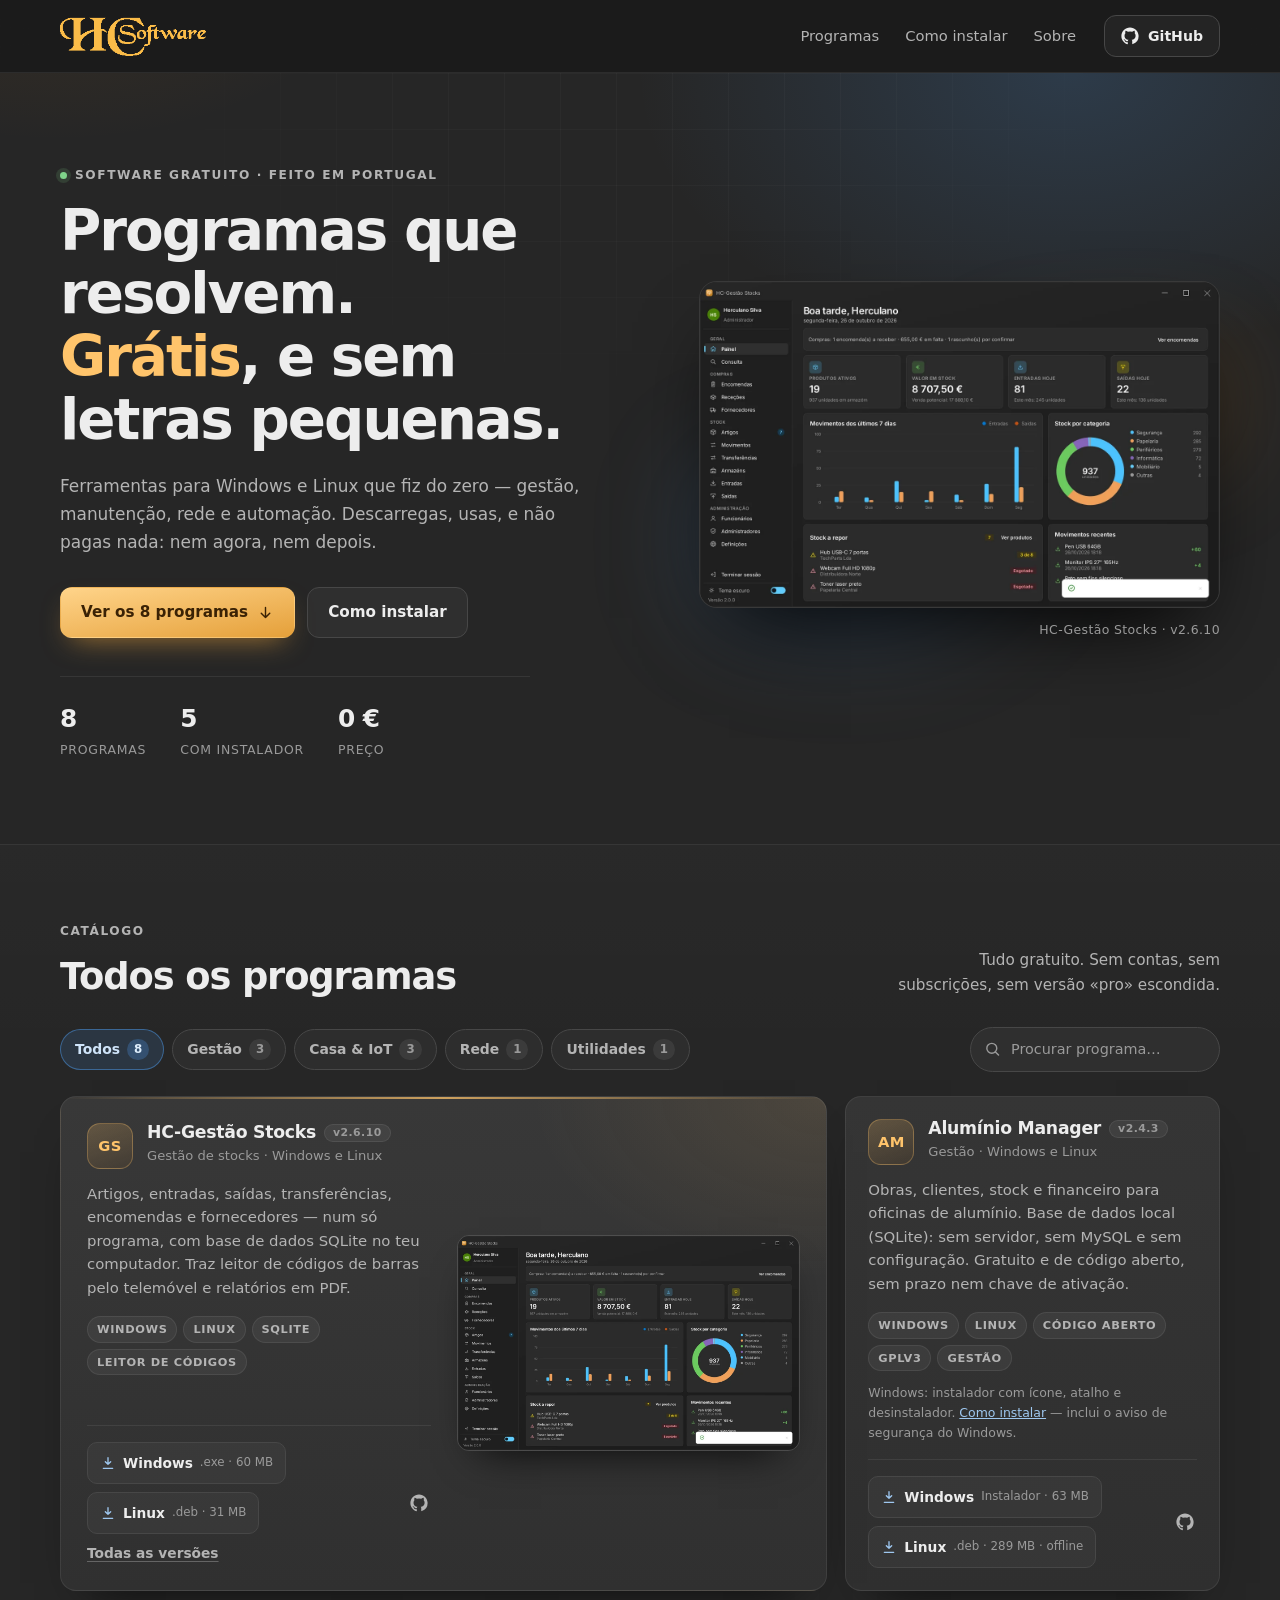
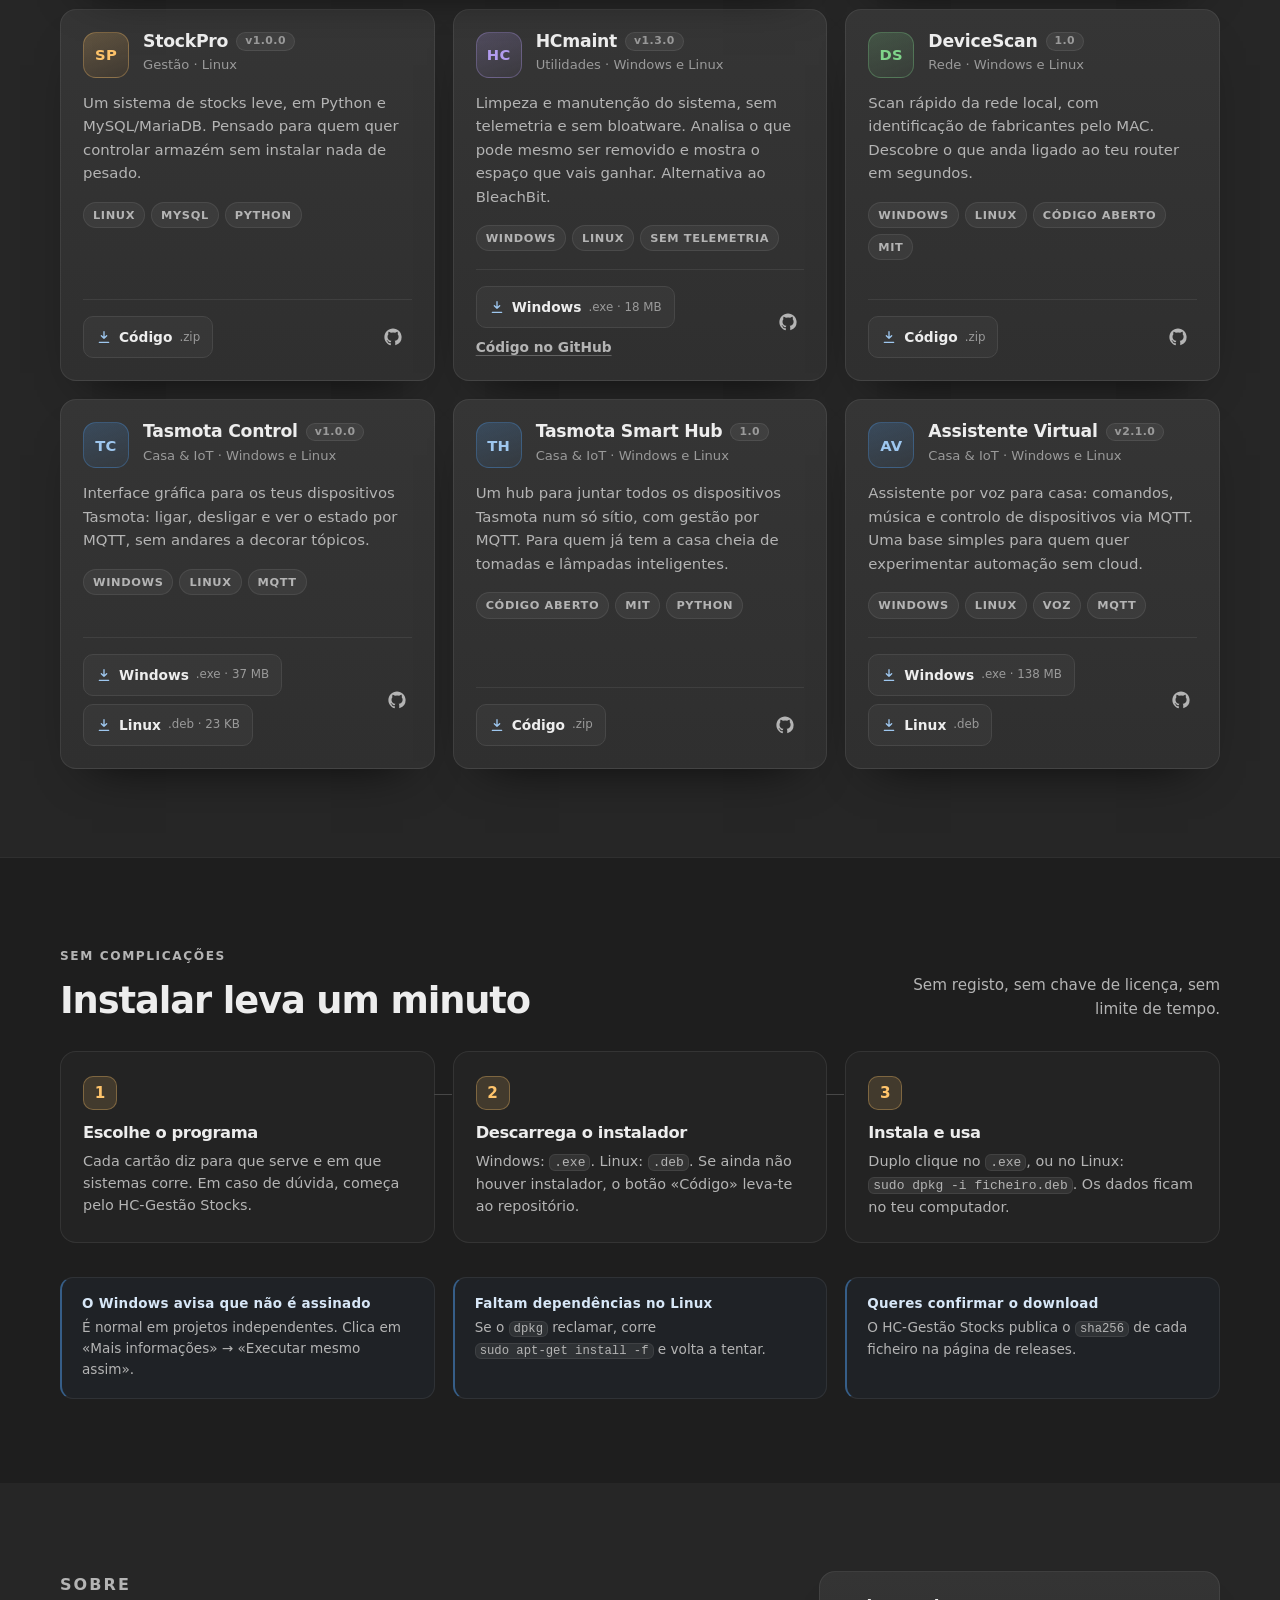
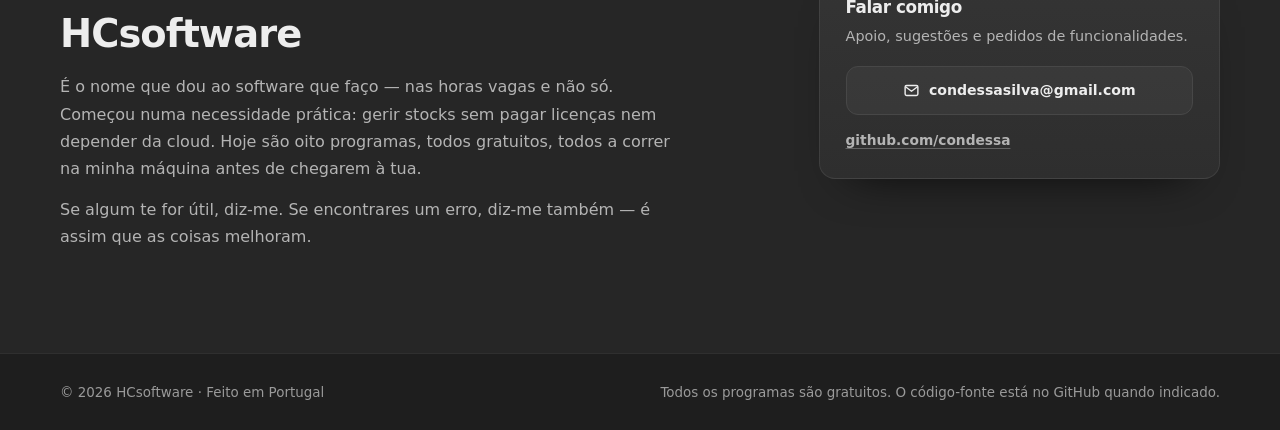
==== index.html @ be8c24b8 "site: Assistente Virtual 2.1.0 com instalador Windows (.exe)" ====
<!DOCTYPE html>
<html lang="pt-PT">
<head>
  <meta charset="utf-8">
  <meta name="viewport" content="width=device-width, initial-scale=1">
  <title>HCsoftware — programas gratuitos para Windows e Linux</title>
  <meta name="description" content="Oito programas gratuitos para Windows e Linux: gestão de stocks, manutenção do sistema, rede e automação. Download direto, sem registo e sem subscrições.">
  <meta name="author" content="HCsoftware">
  <meta name="theme-color" content="#1e1e1e">
  <meta name="color-scheme" content="dark">
  <link rel="canonical" href="https://condessa.github.io/hcsoftware/">

  <meta property="og:type" content="website">
  <meta property="og:locale" content="pt_PT">
  <meta property="og:site_name" content="HCsoftware">
  <meta property="og:title" content="HCsoftware — programas gratuitos para Windows e Linux">
  <meta property="og:description" content="Oito programas gratuitos: gestão de stocks, manutenção, rede e automação. Download direto, sem registo.">
  <meta property="og:url" content="https://condessa.github.io/hcsoftware/">
  <meta property="og:image" content="https://condessa.github.io/hcsoftware/assets/og-image.png">
  <meta property="og:image:width" content="1200">
  <meta property="og:image:height" content="630">
  <meta property="og:image:alt" content="HCsoftware — software gratuito, para todos.">
  <meta name="twitter:card" content="summary_large_image">
  <meta name="twitter:title" content="HCsoftware — programas gratuitos para Windows e Linux">
  <meta name="twitter:description" content="Oito programas gratuitos: gestão de stocks, manutenção, rede e automação.">
  <meta name="twitter:image" content="https://condessa.github.io/hcsoftware/assets/og-image.png">

  <link rel="icon" href="assets/favicon.png" sizes="64x64" type="image/png">
  <link rel="apple-touch-icon" href="assets/apple-touch-icon.png">
  <link rel="preload" as="image" href="assets/painel.webp">
  <link rel="stylesheet" href="estilo.css">

  <script type="application/ld+json">
  {
    "@context": "https://schema.org",
    "@type": "ItemList",
    "name": "Programas HCsoftware",
    "itemListElement": [
      {"@type": "ListItem", "position": 1, "name": "HC-Gestão Stocks", "url": "https://github.com/condessa/hc-gestao-stocks-releases"},
      {"@type": "ListItem", "position": 2, "name": "Alumínio Manager", "url": "https://github.com/condessa/Aluminio-Manager"},
      {"@type": "ListItem", "position": 3, "name": "StockPro", "url": "https://github.com/condessa/stockpro"},
      {"@type": "ListItem", "position": 4, "name": "HCmaint", "url": "https://github.com/condessa/hcmaint"},
      {"@type": "ListItem", "position": 5, "name": "DeviceScan", "url": "https://github.com/condessa/DeviceScan"},
      {"@type": "ListItem", "position": 6, "name": "Tasmota Control", "url": "https://github.com/condessa/tasmota-control"},
      {"@type": "ListItem", "position": 7, "name": "Tasmota Smart Hub", "url": "https://github.com/condessa/tasmota-smart-hub"},
      {"@type": "ListItem", "position": 8, "name": "Assistente Virtual", "url": "https://github.com/condessa/Assistente-Virtual"}
    ]
  }
  </script>
</head>
<body>
  <a class="saltar" href="#programas">Saltar para os programas</a>

  <header class="topo">
    <div class="envolvente topo-linha">
      <a class="marca" href="#topo" aria-label="HCsoftware — início">
        <img src="assets/logo-hcsoftware.png" alt="HCsoftware" width="270" height="78">
      </a>
      <nav class="navegacao" aria-label="Navegação principal">
        <a href="#programas">Programas</a>
        <a href="#instalar">Como instalar</a>
        <a href="#sobre">Sobre</a>
      </nav>
      <a class="botao botao-fantasma botao-github" href="https://github.com/condessa" target="_blank" rel="noopener">
        <svg viewBox="0 0 24 24" aria-hidden="true" width="18" height="18"><path fill="currentColor" d="M12 .5C5.65.5.5 5.65.5 12c0 5.08 3.29 9.39 7.86 10.91.58.11.79-.25.79-.56v-2.01c-3.2.7-3.87-1.54-3.87-1.54-.52-1.33-1.28-1.68-1.28-1.68-1.05-.72.08-.7.08-.7 1.16.08 1.77 1.19 1.77 1.19 1.03 1.77 2.7 1.26 3.36.96.1-.75.4-1.26.73-1.55-2.55-.29-5.23-1.28-5.23-5.7 0-1.26.45-2.29 1.19-3.1-.12-.29-.52-1.46.11-3.05 0 0 .97-.31 3.18 1.18a11 11 0 0 1 5.79 0c2.2-1.49 3.17-1.18 3.17-1.18.63 1.59.23 2.76.12 3.05.74.81 1.18 1.84 1.18 3.1 0 4.43-2.69 5.41-5.25 5.69.41.35.78 1.05.78 2.12v3.14c0 .31.21.68.8.56A11.5 11.5 0 0 0 23.5 12C23.5 5.65 18.35.5 12 .5Z"/></svg>
        GitHub
      </a>
    </div>
  </header>

  <main id="topo">
    <section class="hero">
      <div class="envolvente hero-grade">
        <div class="hero-texto">
          <p class="etiqueta"><span class="ponto"></span>Software gratuito · feito em Portugal</p>
          <h1>Programas que resolvem.<br><em>Grátis</em>, e sem letras pequenas.</h1>
          <p class="hero-sub">
            Ferramentas para Windows e Linux que fiz do zero — gestão, manutenção, rede e
            automação. Descarregas, usas, e não pagas nada: nem agora, nem depois.
          </p>
          <div class="hero-acoes">
            <a class="botao botao-principal" href="#programas">
              Ver os 8 programas
              <svg viewBox="0 0 24 24" aria-hidden="true" width="17" height="17"><path fill="none" stroke="currentColor" stroke-width="2" stroke-linecap="round" stroke-linejoin="round" d="M12 5v14m0 0 6-6m-6 6-6-6"/></svg>
            </a>
            <a class="botao botao-fantasma" href="#instalar">Como instalar</a>
          </div>
          <dl class="numeros">
            <div><dt>Programas</dt><dd>8</dd></div>
            <div><dt>Com instalador</dt><dd>5</dd></div>
            <div><dt>Preço</dt><dd>0 €</dd></div>
          </dl>
        </div>

        <figure class="hero-imagem">
          <img src="assets/painel.webp" width="1280" height="802" alt="Janela do HC-Gestão Stocks com o painel: produtos ativos, valor em stock, gráfico de movimentos e movimentos recentes.">
          <figcaption data-legenda-stocks>HC-Gestão Stocks · v2.6.10</figcaption>
        </figure>
      </div>
    </section>

    <section class="programas" id="programas">
      <div class="envolvente">
        <header class="secao-topo">
          <div>
            <p class="etiqueta">Catálogo</p>
            <h2>Todos os programas</h2>
          </div>
          <p class="secao-nota">Tudo gratuito. Sem contas, sem subscrições, sem versão «pro» escondida.</p>
        </header>

        <div class="filtros">
          <div class="chips" role="group" aria-label="Filtrar por categoria">
            <button class="chip ativo" type="button" data-filtro="todos">Todos <span>8</span></button>
            <button class="chip" type="button" data-filtro="gestao">Gestão <span>3</span></button>
            <button class="chip" type="button" data-filtro="iot">Casa &amp; IoT <span>3</span></button>
            <button class="chip" type="button" data-filtro="rede">Rede <span>1</span></button>
            <button class="chip" type="button" data-filtro="utilidades">Utilidades <span>1</span></button>
          </div>
          <label class="pesquisa">
            <svg viewBox="0 0 24 24" aria-hidden="true" width="17" height="17"><circle cx="11" cy="11" r="7" fill="none" stroke="currentColor" stroke-width="2"/><path d="m16.5 16.5 4 4" fill="none" stroke="currentColor" stroke-width="2" stroke-linecap="round"/></svg>
            <input id="pesquisa" type="search" placeholder="Procurar programa…" aria-label="Procurar programa" autocomplete="off">
          </label>
        </div>

        <div class="grelha" id="lista-programas">

          <article class="cartao cartao-destaque" data-categoria="gestao"
                   data-nome="hc-gestao-stocks gestão stocks armazém compras leitor códigos de barras windows linux">
            <div class="destaque-conteudo">
              <div class="cartao-topo">
                <span class="monograma m-ambar" aria-hidden="true">GS</span>
                <div>
                  <h3>HC-Gestão Stocks <span class="versao" data-versao-stocks>v2.6.10</span></h3>
                  <p class="cartao-tipo">Gestão de stocks · Windows e Linux</p>
                </div>
              </div>
              <p class="cartao-desc">
                Artigos, entradas, saídas, transferências, encomendas e fornecedores — num só
                programa, com base de dados SQLite no teu computador. Traz leitor de códigos de
                barras pelo telemóvel e relatórios em PDF.
              </p>
              <ul class="etiquetas">
                <li>Windows</li><li>Linux</li><li>SQLite</li><li>Leitor de códigos</li>
              </ul>
              <div class="cartao-acoes">
                <div class="descarregamentos">
                  <a class="botao-descarregar" data-download="windows"
                     href="https://github.com/condessa/hc-gestao-stocks-releases/releases/download/2.6.10/HC-Gestao-Stocks-Setup-2.6.10.exe">
                    <svg viewBox="0 0 24 24" aria-hidden="true" width="16" height="16"><path fill="none" stroke="currentColor" stroke-width="2" stroke-linecap="round" stroke-linejoin="round" d="M12 4v10m0 0 4-4m-4 4-4-4M5 20h14"/></svg>
                    <span>Windows</span><small>.exe · 60 MB</small>
                  </a>
                  <a class="botao-descarregar" data-download="debian"
                     href="https://github.com/condessa/hc-gestao-stocks-releases/releases/download/2.6.10/hc-gestao-stocks_2.6.10_amd64.deb">
                    <svg viewBox="0 0 24 24" aria-hidden="true" width="16" height="16"><path fill="none" stroke="currentColor" stroke-width="2" stroke-linecap="round" stroke-linejoin="round" d="M12 4v10m0 0 4-4m-4 4-4-4M5 20h14"/></svg>
                    <span>Linux</span><small>.deb · 31 MB</small>
                  </a>
                  <a class="ligacao" href="https://github.com/condessa/hc-gestao-stocks-releases/releases" target="_blank" rel="noopener">Todas as versões</a>
                </div>
                <a class="github-mini" href="https://github.com/condessa/hc-gestao-stocks-releases" target="_blank" rel="noopener" aria-label="HC-Gestão Stocks no GitHub">
                  <svg viewBox="0 0 24 24" aria-hidden="true" width="18" height="18"><path fill="currentColor" d="M12 .5C5.65.5.5 5.65.5 12c0 5.08 3.29 9.39 7.86 10.91.58.11.79-.25.79-.56v-2.01c-3.2.7-3.87-1.54-3.87-1.54-.52-1.33-1.28-1.68-1.28-1.68-1.05-.72.08-.7.08-.7 1.16.08 1.77 1.19 1.77 1.19 1.03 1.77 2.7 1.26 3.36.96.1-.75.4-1.26.73-1.55-2.55-.29-5.23-1.28-5.23-5.7 0-1.26.45-2.29 1.19-3.1-.12-.29-.52-1.46.11-3.05 0 0 .97-.31 3.18 1.18a11 11 0 0 1 5.79 0c2.2-1.49 3.17-1.18 3.17-1.18.63 1.59.23 2.76.12 3.05.74.81 1.18 1.84 1.18 3.1 0 4.43-2.69 5.41-5.25 5.69.41.35.78 1.05.78 2.12v3.14c0 .31.21.68.8.56A11.5 11.5 0 0 0 23.5 12C23.5 5.65 18.35.5 12 .5Z"/></svg>
                </a>
              </div>
            </div>
            <div class="destaque-imagem">
              <img src="assets/painel.webp" width="1280" height="802" alt="Painel do HC-Gestão Stocks" loading="lazy">
            </div>
          </article>

          <article class="cartao" data-categoria="gestao"
                   data-nome="alumínio manager alumínio oficinas obras clientes stock financeiro windows linux código aberto gpl">
            <div class="cartao-topo">
              <span class="monograma m-ambar" aria-hidden="true">AM</span>
              <div>
                <h3>Alumínio Manager <span class="versao">v2.4.3</span></h3>
                <p class="cartao-tipo">Gestão · Windows e Linux</p>
              </div>
            </div>
            <p class="cartao-desc">
              Obras, clientes, stock e financeiro para oficinas de alumínio. Base de dados
              local (SQLite): sem servidor, sem MySQL e sem configuração. Gratuito e de
              código aberto, sem prazo nem chave de ativação.
            </p>
            <ul class="etiquetas"><li>Windows</li><li>Linux</li><li>Código aberto</li><li>GPLv3</li><li>Gestão</li></ul>
            <p class="cartao-nota">Windows: instalador com ícone, atalho e desinstalador. <a href="instalar-windows.html">Como instalar</a> — inclui o aviso de segurança do Windows.</p>
            <div class="cartao-acoes">
              <div class="descarregamentos">
                <a class="botao-descarregar" href="https://github.com/condessa/Aluminio-Manager/releases/download/v2.4.3/AluminioManager-Setup-2.4.3.exe">
                  <svg viewBox="0 0 24 24" aria-hidden="true" width="16" height="16"><path fill="none" stroke="currentColor" stroke-width="2" stroke-linecap="round" stroke-linejoin="round" d="M12 4v10m0 0 4-4m-4 4-4-4M5 20h14"/></svg>
                  <span>Windows</span><small>Instalador · 63 MB</small>
                </a>
                <a class="botao-descarregar" href="https://github.com/condessa/Aluminio-Manager/releases/download/v2.4.3/aluminio-manager_2.4.3_amd64.deb">
                  <svg viewBox="0 0 24 24" aria-hidden="true" width="16" height="16"><path fill="none" stroke="currentColor" stroke-width="2" stroke-linecap="round" stroke-linejoin="round" d="M12 4v10m0 0 4-4m-4 4-4-4M5 20h14"/></svg>
                  <span>Linux</span><small>.deb · 289 MB · offline</small>
                </a>
              </div>
              <a class="github-mini" href="https://github.com/condessa/Aluminio-Manager" target="_blank" rel="noopener" aria-label="Alumínio Manager no GitHub">
                <svg viewBox="0 0 24 24" aria-hidden="true" width="18" height="18"><path fill="currentColor" d="M12 .5C5.65.5.5 5.65.5 12c0 5.08 3.29 9.39 7.86 10.91.58.11.79-.25.79-.56v-2.01c-3.2.7-3.87-1.54-3.87-1.54-.52-1.33-1.28-1.68-1.28-1.68-1.05-.72.08-.7.08-.7 1.16.08 1.77 1.19 1.77 1.19 1.03 1.77 2.7 1.26 3.36.96.1-.75.4-1.26.73-1.55-2.55-.29-5.23-1.28-5.23-5.7 0-1.26.45-2.29 1.19-3.1-.12-.29-.52-1.46.11-3.05 0 0 .97-.31 3.18 1.18a11 11 0 0 1 5.79 0c2.2-1.49 3.17-1.18 3.17-1.18.63 1.59.23 2.76.12 3.05.74.81 1.18 1.84 1.18 3.1 0 4.43-2.69 5.41-5.25 5.69.41.35.78 1.05.78 2.12v3.14c0 .31.21.68.8.56A11.5 11.5 0 0 0 23.5 12C23.5 5.65 18.35.5 12 .5Z"/></svg>
              </a>
            </div>
          </article>

          <article class="cartao" data-categoria="gestao"
                   data-nome="stockpro gestão stocks armazém mysql linux debian ubuntu">
            <div class="cartao-topo">
              <span class="monograma m-ambar" aria-hidden="true">SP</span>
              <div>
                <h3>StockPro <span class="versao">v1.0.0</span></h3>
                <p class="cartao-tipo">Gestão · Linux</p>
              </div>
            </div>
            <p class="cartao-desc">
              Um sistema de stocks leve, em Python e MySQL/MariaDB. Pensado para quem quer
              controlar armazém sem instalar nada de pesado.
            </p>
            <ul class="etiquetas"><li>Linux</li><li>MySQL</li><li>Python</li></ul>
            <div class="cartao-acoes">
              <div class="descarregamentos">
                <a class="botao-descarregar" href="https://github.com/condessa/stockpro/archive/refs/heads/main.zip">
                  <svg viewBox="0 0 24 24" aria-hidden="true" width="16" height="16"><path fill="none" stroke="currentColor" stroke-width="2" stroke-linecap="round" stroke-linejoin="round" d="M12 4v10m0 0 4-4m-4 4-4-4M5 20h14"/></svg>
                  <span>Código</span><small>.zip</small>
                </a>
              </div>
              <a class="github-mini" href="https://github.com/condessa/stockpro" target="_blank" rel="noopener" aria-label="StockPro no GitHub">
                <svg viewBox="0 0 24 24" aria-hidden="true" width="18" height="18"><path fill="currentColor" d="M12 .5C5.65.5.5 5.65.5 12c0 5.08 3.29 9.39 7.86 10.91.58.11.79-.25.79-.56v-2.01c-3.2.7-3.87-1.54-3.87-1.54-.52-1.33-1.28-1.68-1.28-1.68-1.05-.72.08-.7.08-.7 1.16.08 1.77 1.19 1.77 1.19 1.03 1.77 2.7 1.26 3.36.96.1-.75.4-1.26.73-1.55-2.55-.29-5.23-1.28-5.23-5.7 0-1.26.45-2.29 1.19-3.1-.12-.29-.52-1.46.11-3.05 0 0 .97-.31 3.18 1.18a11 11 0 0 1 5.79 0c2.2-1.49 3.17-1.18 3.17-1.18.63 1.59.23 2.76.12 3.05.74.81 1.18 1.84 1.18 3.1 0 4.43-2.69 5.41-5.25 5.69.41.35.78 1.05.78 2.12v3.14c0 .31.21.68.8.56A11.5 11.5 0 0 0 23.5 12C23.5 5.65 18.35.5 12 .5Z"/></svg>
              </a>
            </div>
          </article>

          <article class="cartao" data-categoria="utilidades"
                   data-nome="hcmaint hccleaner limpeza manutenção bleachbit cache windows linux debian">
            <div class="cartao-topo">
              <span class="monograma m-roxo" aria-hidden="true">HC</span>
              <div>
                <h3>HCmaint <span class="versao">v1.3.0</span></h3>
                <p class="cartao-tipo">Utilidades · Windows e Linux</p>
              </div>
            </div>
            <p class="cartao-desc">
              Limpeza e manutenção do sistema, sem telemetria e sem bloatware. Analisa o que
              pode mesmo ser removido e mostra o espaço que vais ganhar. Alternativa ao BleachBit.
            </p>
            <ul class="etiquetas"><li>Windows</li><li>Linux</li><li>Sem telemetria</li></ul>
            <div class="cartao-acoes">
              <div class="descarregamentos">
                <a class="botao-descarregar" href="https://github.com/condessa/hcmaint/releases/download/windows-v1.3.0-build5/HCCleaner.exe">
                  <svg viewBox="0 0 24 24" aria-hidden="true" width="16" height="16"><path fill="none" stroke="currentColor" stroke-width="2" stroke-linecap="round" stroke-linejoin="round" d="M12 4v10m0 0 4-4m-4 4-4-4M5 20h14"/></svg>
                  <span>Windows</span><small>.exe · 18 MB</small>
                </a>
                <a class="ligacao" href="https://github.com/condessa/hcmaint" target="_blank" rel="noopener">Código no GitHub</a>
              </div>
              <a class="github-mini" href="https://github.com/condessa/hcmaint" target="_blank" rel="noopener" aria-label="HCmaint no GitHub">
                <svg viewBox="0 0 24 24" aria-hidden="true" width="18" height="18"><path fill="currentColor" d="M12 .5C5.65.5.5 5.65.5 12c0 5.08 3.29 9.39 7.86 10.91.58.11.79-.25.79-.56v-2.01c-3.2.7-3.87-1.54-3.87-1.54-.52-1.33-1.28-1.68-1.28-1.68-1.05-.72.08-.7.08-.7 1.16.08 1.77 1.19 1.77 1.19 1.03 1.77 2.7 1.26 3.36.96.1-.75.4-1.26.73-1.55-2.55-.29-5.23-1.28-5.23-5.7 0-1.26.45-2.29 1.19-3.1-.12-.29-.52-1.46.11-3.05 0 0 .97-.31 3.18 1.18a11 11 0 0 1 5.79 0c2.2-1.49 3.17-1.18 3.17-1.18.63 1.59.23 2.76.12 3.05.74.81 1.18 1.84 1.18 3.1 0 4.43-2.69 5.41-5.25 5.69.41.35.78 1.05.78 2.12v3.14c0 .31.21.68.8.56A11.5 11.5 0 0 0 23.5 12C23.5 5.65 18.35.5 12 .5Z"/></svg>
              </a>
            </div>
          </article>

          <article class="cartao" data-categoria="rede"
                   data-nome="devicescan rede scanner ip fabricantes mit código aberto">
            <div class="cartao-topo">
              <span class="monograma m-verde" aria-hidden="true">DS</span>
              <div>
                <h3>DeviceScan <span class="versao">1.0</span></h3>
                <p class="cartao-tipo">Rede · Windows e Linux</p>
              </div>
            </div>
            <p class="cartao-desc">
              Scan rápido da rede local, com identificação de fabricantes pelo MAC. Descobre
              o que anda ligado ao teu router em segundos.
            </p>
            <ul class="etiquetas"><li>Windows</li><li>Linux</li><li>Código aberto</li><li>MIT</li></ul>
            <div class="cartao-acoes">
              <div class="descarregamentos">
                <a class="botao-descarregar" href="https://github.com/condessa/DeviceScan/archive/refs/heads/main.zip">
                  <svg viewBox="0 0 24 24" aria-hidden="true" width="16" height="16"><path fill="none" stroke="currentColor" stroke-width="2" stroke-linecap="round" stroke-linejoin="round" d="M12 4v10m0 0 4-4m-4 4-4-4M5 20h14"/></svg>
                  <span>Código</span><small>.zip</small>
                </a>
              </div>
              <a class="github-mini" href="https://github.com/condessa/DeviceScan" target="_blank" rel="noopener" aria-label="DeviceScan no GitHub">
                <svg viewBox="0 0 24 24" aria-hidden="true" width="18" height="18"><path fill="currentColor" d="M12 .5C5.65.5.5 5.65.5 12c0 5.08 3.29 9.39 7.86 10.91.58.11.79-.25.79-.56v-2.01c-3.2.7-3.87-1.54-3.87-1.54-.52-1.33-1.28-1.68-1.28-1.68-1.05-.72.08-.7.08-.7 1.16.08 1.77 1.19 1.77 1.19 1.03 1.77 2.7 1.26 3.36.96.1-.75.4-1.26.73-1.55-2.55-.29-5.23-1.28-5.23-5.7 0-1.26.45-2.29 1.19-3.1-.12-.29-.52-1.46.11-3.05 0 0 .97-.31 3.18 1.18a11 11 0 0 1 5.79 0c2.2-1.49 3.17-1.18 3.17-1.18.63 1.59.23 2.76.12 3.05.74.81 1.18 1.84 1.18 3.1 0 4.43-2.69 5.41-5.25 5.69.41.35.78 1.05.78 2.12v3.14c0 .31.21.68.8.56A11.5 11.5 0 0 0 23.5 12C23.5 5.65 18.35.5 12 .5Z"/></svg>
              </a>
            </div>
          </article>

          <article class="cartao" data-categoria="iot"
                   data-nome="tasmota control mqtt iot casa inteligente windows linux">
            <div class="cartao-topo">
              <span class="monograma m-azul" aria-hidden="true">TC</span>
              <div>
                <h3>Tasmota Control <span class="versao">v1.0.0</span></h3>
                <p class="cartao-tipo">Casa &amp; IoT · Windows e Linux</p>
              </div>
            </div>
            <p class="cartao-desc">
              Interface gráfica para os teus dispositivos Tasmota: ligar, desligar e ver o
              estado por MQTT, sem andares a decorar tópicos.
            </p>
            <ul class="etiquetas"><li>Windows</li><li>Linux</li><li>MQTT</li></ul>
            <div class="cartao-acoes">
              <div class="descarregamentos">
                <a class="botao-descarregar" href="https://github.com/condessa/tasmota-control/releases/download/v1.0.0/TasmotaControl_Setup_1.0.0.exe">
                  <svg viewBox="0 0 24 24" aria-hidden="true" width="16" height="16"><path fill="none" stroke="currentColor" stroke-width="2" stroke-linecap="round" stroke-linejoin="round" d="M12 4v10m0 0 4-4m-4 4-4-4M5 20h14"/></svg>
                  <span>Windows</span><small>.exe · 37 MB</small>
                </a>
                <a class="botao-descarregar" href="https://github.com/condessa/tasmota-control/releases/download/v1.0.0/tasmota-control_1.0.0_all.deb">
                  <svg viewBox="0 0 24 24" aria-hidden="true" width="16" height="16"><path fill="none" stroke="currentColor" stroke-width="2" stroke-linecap="round" stroke-linejoin="round" d="M12 4v10m0 0 4-4m-4 4-4-4M5 20h14"/></svg>
                  <span>Linux</span><small>.deb · 23 KB</small>
                </a>
              </div>
              <a class="github-mini" href="https://github.com/condessa/tasmota-control" target="_blank" rel="noopener" aria-label="Tasmota Control no GitHub">
                <svg viewBox="0 0 24 24" aria-hidden="true" width="18" height="18"><path fill="currentColor" d="M12 .5C5.65.5.5 5.65.5 12c0 5.08 3.29 9.39 7.86 10.91.58.11.79-.25.79-.56v-2.01c-3.2.7-3.87-1.54-3.87-1.54-.52-1.33-1.28-1.68-1.28-1.68-1.05-.72.08-.7.08-.7 1.16.08 1.77 1.19 1.77 1.19 1.03 1.77 2.7 1.26 3.36.96.1-.75.4-1.26.73-1.55-2.55-.29-5.23-1.28-5.23-5.7 0-1.26.45-2.29 1.19-3.1-.12-.29-.52-1.46.11-3.05 0 0 .97-.31 3.18 1.18a11 11 0 0 1 5.79 0c2.2-1.49 3.17-1.18 3.17-1.18.63 1.59.23 2.76.12 3.05.74.81 1.18 1.84 1.18 3.1 0 4.43-2.69 5.41-5.25 5.69.41.35.78 1.05.78 2.12v3.14c0 .31.21.68.8.56A11.5 11.5 0 0 0 23.5 12C23.5 5.65 18.35.5 12 .5Z"/></svg>
              </a>
            </div>
          </article>

          <article class="cartao" data-categoria="iot"
                   data-nome="tasmota smart hub mqtt iot casa inteligente linux windows mit">
            <div class="cartao-topo">
              <span class="monograma m-azul" aria-hidden="true">TH</span>
              <div>
                <h3>Tasmota Smart Hub <span class="versao">1.0</span></h3>
                <p class="cartao-tipo">Casa &amp; IoT · Windows e Linux</p>
              </div>
            </div>
            <p class="cartao-desc">
              Um hub para juntar todos os dispositivos Tasmota num só sítio, com gestão por
              MQTT. Para quem já tem a casa cheia de tomadas e lâmpadas inteligentes.
            </p>
            <ul class="etiquetas"><li>Código aberto</li><li>MIT</li><li>Python</li></ul>
            <div class="cartao-acoes">
              <div class="descarregamentos">
                <a class="botao-descarregar" href="https://github.com/condessa/tasmota-smart-hub/archive/refs/heads/main.zip">
                  <svg viewBox="0 0 24 24" aria-hidden="true" width="16" height="16"><path fill="none" stroke="currentColor" stroke-width="2" stroke-linecap="round" stroke-linejoin="round" d="M12 4v10m0 0 4-4m-4 4-4-4M5 20h14"/></svg>
                  <span>Código</span><small>.zip</small>
                </a>
              </div>
              <a class="github-mini" href="https://github.com/condessa/tasmota-smart-hub" target="_blank" rel="noopener" aria-label="Tasmota Smart Hub no GitHub">
                <svg viewBox="0 0 24 24" aria-hidden="true" width="18" height="18"><path fill="currentColor" d="M12 .5C5.65.5.5 5.65.5 12c0 5.08 3.29 9.39 7.86 10.91.58.11.79-.25.79-.56v-2.01c-3.2.7-3.87-1.54-3.87-1.54-.52-1.33-1.28-1.68-1.28-1.68-1.05-.72.08-.7.08-.7 1.16.08 1.77 1.19 1.77 1.19 1.03 1.77 2.7 1.26 3.36.96.1-.75.4-1.26.73-1.55-2.55-.29-5.23-1.28-5.23-5.7 0-1.26.45-2.29 1.19-3.1-.12-.29-.52-1.46.11-3.05 0 0 .97-.31 3.18 1.18a11 11 0 0 1 5.79 0c2.2-1.49 3.17-1.18 3.17-1.18.63 1.59.23 2.76.12 3.05.74.81 1.18 1.84 1.18 3.1 0 4.43-2.69 5.41-5.25 5.69.41.35.78 1.05.78 2.12v3.14c0 .31.21.68.8.56A11.5 11.5 0 0 0 23.5 12C23.5 5.65 18.35.5 12 .5Z"/></svg>
              </a>
            </div>
          </article>

          <article class="cartao" data-categoria="iot"
                   data-nome="assistente virtual voz música mqtt iot casa inteligente windows linux">
            <div class="cartao-topo">
              <span class="monograma m-azul" aria-hidden="true">AV</span>
              <div>
                <h3>Assistente Virtual <span class="versao">v2.1.0</span></h3>
                <p class="cartao-tipo">Casa &amp; IoT · Windows e Linux</p>
              </div>
            </div>
            <p class="cartao-desc">
              Assistente por voz para casa: comandos, música e controlo de dispositivos via
              MQTT. Uma base simples para quem quer experimentar automação sem cloud.
            </p>
            <ul class="etiquetas"><li>Windows</li><li>Linux</li><li>Voz</li><li>MQTT</li></ul>
            <div class="cartao-acoes">
              <div class="descarregamentos">
                <a class="botao-descarregar" href="https://github.com/condessa/Assistente-Virtual/releases/download/v2.1.0/AssistenteVirtual-2.1.0.exe">
                  <svg viewBox="0 0 24 24" aria-hidden="true" width="16" height="16"><path fill="none" stroke="currentColor" stroke-width="2" stroke-linecap="round" stroke-linejoin="round" d="M12 4v10m0 0 4-4m-4 4-4-4M5 20h14"/></svg>
                  <span>Windows</span><small>.exe · 138 MB</small>
                </a>
                <a class="botao-descarregar" href="https://github.com/condessa/Assistente-Virtual/releases/download/v1.0.0/assistente-virtual_1.0.0_all.deb">
                  <svg viewBox="0 0 24 24" aria-hidden="true" width="16" height="16"><path fill="none" stroke="currentColor" stroke-width="2" stroke-linecap="round" stroke-linejoin="round" d="M12 4v10m0 0 4-4m-4 4-4-4M5 20h14"/></svg>
                  <span>Linux</span><small>.deb</small>
                </a>
              </div>
              <a class="github-mini" href="https://github.com/condessa/Assistente-Virtual" target="_blank" rel="noopener" aria-label="Assistente Virtual no GitHub">
                <svg viewBox="0 0 24 24" aria-hidden="true" width="18" height="18"><path fill="currentColor" d="M12 .5C5.65.5.5 5.65.5 12c0 5.08 3.29 9.39 7.86 10.91.58.11.79-.25.79-.56v-2.01c-3.2.7-3.87-1.54-3.87-1.54-.52-1.33-1.28-1.68-1.28-1.68-1.05-.72.08-.7.08-.7 1.16.08 1.77 1.19 1.77 1.19 1.03 1.77 2.7 1.26 3.36.96.1-.75.4-1.26.73-1.55-2.55-.29-5.23-1.28-5.23-5.7 0-1.26.45-2.29 1.19-3.1-.12-.29-.52-1.46.11-3.05 0 0 .97-.31 3.18 1.18a11 11 0 0 1 5.79 0c2.2-1.49 3.17-1.18 3.17-1.18.63 1.59.23 2.76.12 3.05.74.81 1.18 1.84 1.18 3.1 0 4.43-2.69 5.41-5.25 5.69.41.35.78 1.05.78 2.12v3.14c0 .31.21.68.8.56A11.5 11.5 0 0 0 23.5 12C23.5 5.65 18.35.5 12 .5Z"/></svg>
              </a>
            </div>
          </article>

        </div>

        <p class="vazio" id="vazio" hidden>
          Não encontrei nenhum programa com esse nome.
          <button type="button" class="ligacao" id="limpar-filtros">Limpar filtros</button>
        </p>
        <p class="sr-only" id="resultado" aria-live="polite"></p>
      </div>
    </section>

    <section class="instalar" id="instalar">
      <div class="envolvente">
        <header class="secao-topo">
          <div>
            <p class="etiqueta">Sem complicações</p>
            <h2>Instalar leva um minuto</h2>
          </div>
          <p class="secao-nota">Sem registo, sem chave de licença, sem limite de tempo.</p>
        </header>

        <ol class="passos">
          <li>
            <span class="passo-numero">1</span>
            <h3>Escolhe o programa</h3>
            <p>Cada cartão diz para que serve e em que sistemas corre. Em caso de dúvida, começa pelo HC-Gestão Stocks.</p>
          </li>
          <li>
            <span class="passo-numero">2</span>
            <h3>Descarrega o instalador</h3>
            <p>Windows: <code>.exe</code>. Linux: <code>.deb</code>. Se ainda não houver instalador, o botão «Código» leva-te ao repositório.</p>
          </li>
          <li>
            <span class="passo-numero">3</span>
            <h3>Instala e usa</h3>
            <p>Duplo clique no <code>.exe</code>, ou no Linux: <code>sudo dpkg -i ficheiro.deb</code>. Os dados ficam no teu computador.</p>
          </li>
        </ol>

        <div class="avisos">
          <div class="aviso">
            <h3>O Windows avisa que não é assinado</h3>
            <p>É normal em projetos independentes. Clica em «Mais informações» → «Executar mesmo assim».</p>
          </div>
          <div class="aviso">
            <h3>Faltam dependências no Linux</h3>
            <p>Se o <code>dpkg</code> reclamar, corre <code>sudo apt-get install -f</code> e volta a tentar.</p>
          </div>
          <div class="aviso">
            <h3>Queres confirmar o download</h3>
            <p>O HC-Gestão Stocks publica o <code>sha256</code> de cada ficheiro na página de releases.</p>
          </div>
        </div>
      </div>
    </section>

    <section class="sobre" id="sobre">
      <div class="envolvente sobre-grade">
        <div class="sobre-texto">
          <p class="etiqueta">Sobre</p>
          <h2>HCsoftware</h2>
          <p>
            É o nome que dou ao software que faço — nas horas vagas e não só. Começou numa
            necessidade prática: gerir stocks sem pagar licenças nem depender da cloud. Hoje
            são oito programas, todos gratuitos, todos a correr na minha máquina antes de
            chegarem à tua.
          </p>
          <p>
            Se algum te for útil, diz-me. Se encontrares um erro, diz-me também — é assim que
            as coisas melhoram.
          </p>
        </div>
        <aside class="contacto">
          <h3>Falar comigo</h3>
          <p>Apoio, sugestões e pedidos de funcionalidades.</p>
          <a class="botao botao-fantasma" href="mailto:condessasilva@gmail.com">
            <svg viewBox="0 0 24 24" aria-hidden="true" width="17" height="17"><rect x="3" y="5" width="18" height="14" rx="2" fill="none" stroke="currentColor" stroke-width="2"/><path d="m4 7 8 6 8-6" fill="none" stroke="currentColor" stroke-width="2" stroke-linecap="round" stroke-linejoin="round"/></svg>
            condessasilva@gmail.com
          </a>
          <a class="ligacao" href="https://github.com/condessa" target="_blank" rel="noopener">github.com/condessa</a>
          <!-- Contacto telefónico disponível na app; omitido aqui por privacidade. -->
        </aside>
      </div>
    </section>
  </main>

  <footer class="rodape">
    <div class="envolvente rodape-linha">
      <p>© <span id="ano">2026</span> HCsoftware · Feito em Portugal</p>
      <p class="rodape-nota">Todos os programas são gratuitos. O código-fonte está no GitHub quando indicado.</p>
    </div>
  </footer>

  <script src="app.js"></script>
</body>
</html>
---- estilo.css ----
/* ============================================================
   HCsoftware — folha de estilos
   Cores oficiais: #2b2b2b, #444, #1e1e1e, #4a90d9, âmbar #FFC46B → #C2761A
   ============================================================ */

:root {
  --fundo: #262626;
  --fundo-alto: #1e1e1e;
  --cartao: #313131;
  --cartao-alto: #383838;
  --linha: #474747;
  --linha-suave: rgba(255, 255, 255, .075);
  --texto: #ededed;
  --suave: #b4b4b4;
  --fraco: #9a9a9a;

  --azul: #4a90d9;
  --azul-claro: #9ec7ef;
  --ambar: #ffc46b;
  --ambar-2: #c2761a;
  --verde: #7fd48a;
  --roxo: #b39cf0;

  --raio: 16px;
  --raio-pequeno: 11px;
  --max: 1160px;
  --sombra-cartao: 0 24px 48px -32px rgba(0, 0, 0, .9);
  --transicao: 180ms cubic-bezier(.2, .7, .3, 1);
}

*,
*::before,
*::after { box-sizing: border-box; }

html { scroll-behavior: smooth; }

body {
  margin: 0;
  background: var(--fundo);
  color: var(--texto);
  font-family: system-ui, -apple-system, "Segoe UI", Roboto, "Helvetica Neue", sans-serif;
  font-size: 16px;
  line-height: 1.6;
  -webkit-font-smoothing: antialiased;
  text-rendering: optimizeLegibility;
  overflow-x: hidden;
}

::selection { background: rgba(255, 196, 107, .28); }

img { max-width: 100%; height: auto; display: block; }

[hidden] { display: none !important; }

h1, h2, h3 {
  margin: 0;
  line-height: 1.12;
  letter-spacing: -.025em;
  font-weight: 700;
}

p { margin: 0; }

a { color: var(--azul-claro); }

code {
  font-family: ui-monospace, "Cascadia Mono", "SFMono-Regular", Consolas, monospace;
  font-size: .9em;
  background: rgba(255, 255, 255, .07);
  border: 1px solid var(--linha-suave);
  border-radius: 6px;
  padding: 0 4px;
  white-space: nowrap;
}

:focus-visible {
  outline: 2px solid var(--azul);
  outline-offset: 3px;
  border-radius: 6px;
}

/* ---------- utilitários ---------- */

.envolvente {
  width: min(100% - 40px, var(--max));
  margin-inline: auto;
}

.sr-only {
  position: absolute;
  width: 1px; height: 1px;
  padding: 0; margin: -1px;
  overflow: hidden;
  clip: rect(0 0 0 0);
  white-space: nowrap;
  border: 0;
}

.saltar {
  position: absolute;
  left: 16px; top: -60px;
  z-index: 100;
  padding: 10px 16px;
  background: var(--ambar);
  color: #3a2205;
  font-weight: 700;
  border-radius: 10px;
  text-decoration: none;
  transition: top var(--transicao);
}
.saltar:focus { top: 16px; }

.etiqueta {
  display: inline-flex;
  align-items: center;
  gap: 8px;
  margin: 0 0 14px;
  font-size: .76rem;
  font-weight: 600;
  letter-spacing: .13em;
  text-transform: uppercase;
  color: var(--suave);
}

.etiqueta .ponto {
  width: 7px; height: 7px;
  border-radius: 50%;
  background: var(--verde);
  box-shadow: 0 0 0 4px rgba(127, 212, 138, .14);
}

.ligacao {
  color: var(--suave);
  font-size: .86rem;
  font-weight: 600;
  text-decoration: underline;
  text-decoration-color: rgba(255, 255, 255, .25);
  text-underline-offset: 3px;
  background: none;
  border: 0;
  padding: 0;
  cursor: pointer;
  transition: color var(--transicao);
}
.ligacao:hover { color: var(--azul-claro); }

/* ---------- botões ---------- */

.botao {
  display: inline-flex;
  align-items: center;
  justify-content: center;
  gap: 9px;
  padding: 12px 20px;
  border-radius: 12px;
  border: 1px solid transparent;
  font-size: .95rem;
  font-weight: 650;
  text-decoration: none;
  cursor: pointer;
  white-space: nowrap;
  transition: transform var(--transicao), background var(--transicao),
              border-color var(--transicao), box-shadow var(--transicao);
}

.botao-principal {
  background: linear-gradient(170deg, #ffd48a, #e5a03a);
  color: #3a2205;
  box-shadow: 0 12px 28px -12px rgba(226, 158, 58, .7);
}
.botao-principal:hover {
  transform: translateY(-1px);
  box-shadow: 0 16px 34px -12px rgba(226, 158, 58, .85);
}

.botao-fantasma {
  background: rgba(255, 255, 255, .04);
  border-color: var(--linha);
  color: var(--texto);
}
.botao-fantasma:hover {
  border-color: rgba(74, 144, 217, .6);
  background: rgba(74, 144, 217, .1);
}

.botao-github svg { flex: 0 0 auto; }

/* ---------- topo ---------- */

.topo {
  position: sticky;
  top: 0;
  z-index: 50;
  background: rgba(26, 26, 26, .82);
  backdrop-filter: blur(14px);
  -webkit-backdrop-filter: blur(14px);
  border-bottom: 1px solid var(--linha-suave);
}

.topo-linha {
  display: flex;
  align-items: center;
  gap: 28px;
  min-height: 72px;
}

.marca { display: flex; align-items: center; }
.marca img { width: 146px; height: auto; }

.navegacao {
  display: flex;
  gap: 26px;
  margin-left: auto;
  font-size: .92rem;
}
.navegacao a {
  color: var(--suave);
  text-decoration: none;
  transition: color var(--transicao);
}
.navegacao a:hover { color: var(--texto); }

.botao-github { padding: 9px 16px; font-size: .88rem; }

/* ---------- hero ---------- */

.hero {
  position: relative;
  padding: 88px 0 84px;
  overflow: hidden;
}

.hero::before {
  content: "";
  position: absolute;
  inset: -220px -10% auto;
  height: 720px;
  background:
    radial-gradient(620px 420px at 78% 30%, rgba(74, 144, 217, .20), transparent 70%),
    radial-gradient(480px 320px at 12% 8%, rgba(194, 118, 26, .14), transparent 72%);
  pointer-events: none;
}

.hero::after {
  content: "";
  position: absolute;
  inset: 0;
  background-image:
    linear-gradient(rgba(255, 255, 255, .028) 1px, transparent 1px),
    linear-gradient(90deg, rgba(255, 255, 255, .028) 1px, transparent 1px);
  background-size: 56px 56px;
  mask-image: radial-gradient(700px 480px at 50% 0%, #000 20%, transparent 75%);
  -webkit-mask-image: radial-gradient(700px 480px at 50% 0%, #000 20%, transparent 75%);
  pointer-events: none;
}

.hero-grade {
  position: relative;
  z-index: 1;
  display: grid;
  grid-template-columns: minmax(0, 1.05fr) minmax(0, .95fr);
  gap: 64px;
  align-items: center;
}

.hero h1 {
  font-size: clamp(2.35rem, 4.4vw, 3.65rem);
  letter-spacing: -.035em;
  margin-bottom: 22px;
}
.hero h1 em {
  font-style: normal;
  color: var(--ambar);
}

.hero-sub {
  max-width: 50ch;
  color: var(--suave);
  font-size: 1.06rem;
  line-height: 1.65;
  margin-bottom: 30px;
}

.hero-acoes {
  display: flex;
  flex-wrap: wrap;
  gap: 12px;
  margin-bottom: 38px;
}

.numeros {
  display: flex;
  gap: 34px;
  margin: 0;
  padding-top: 22px;
  border-top: 1px solid var(--linha-suave);
  max-width: 470px;
}
.numeros div {
  display: flex;
  flex-direction: column-reverse;
  gap: 2px;
}
.numeros dt {
  color: var(--fraco);
  font-size: .78rem;
  letter-spacing: .06em;
  text-transform: uppercase;
}
.numeros dd {
  margin: 0;
  font-size: 1.55rem;
  font-weight: 700;
  letter-spacing: -.02em;
}

.hero-imagem {
  position: relative;
  margin: 0;
}

.hero-imagem::before {
  content: "";
  position: absolute;
  inset: 12% -6% -12% -6%;
  background:
    radial-gradient(60% 60% at 30% 60%, rgba(74, 144, 217, .30), transparent 70%),
    radial-gradient(50% 50% at 80% 20%, rgba(194, 118, 26, .22), transparent 70%);
  filter: blur(40px);
  border-radius: 40px;
  z-index: -1;
}

.hero-imagem img {
  width: 100%;
  border-radius: 18px;
  border: 1px solid rgba(255, 255, 255, .12);
  box-shadow: 0 40px 80px -30px rgba(0, 0, 0, .95);
  background: var(--fundo-alto);
}

.hero-imagem figcaption {
  margin-top: 12px;
  text-align: right;
  color: var(--fraco);
  font-size: .78rem;
  letter-spacing: .03em;
}

/* ---------- secções ---------- */

.secao-topo {
  display: flex;
  align-items: flex-end;
  justify-content: space-between;
  gap: 32px;
  margin-bottom: 30px;
}

.secao-topo h2 {
  font-size: clamp(1.7rem, 3vw, 2.3rem);
  letter-spacing: -.03em;
}

.secao-nota {
  max-width: 34ch;
  color: var(--suave);
  font-size: .95rem;
  text-align: right;
}

/* ---------- programas ---------- */

.programas {
  padding: 72px 0 88px;
  border-top: 1px solid var(--linha-suave);
  background: linear-gradient(180deg, rgba(255, 255, 255, .012), transparent 220px);
}

.filtros {
  display: flex;
  flex-wrap: wrap;
  align-items: center;
  gap: 14px;
  margin-bottom: 24px;
}

.chips {
  display: flex;
  flex-wrap: wrap;
  gap: 8px;
}

.chip {
  display: inline-flex;
  align-items: center;
  gap: 7px;
  padding: 8px 14px;
  border-radius: 999px;
  border: 1px solid var(--linha);
  background: rgba(255, 255, 255, .03);
  color: var(--suave);
  font: inherit;
  font-size: .87rem;
  font-weight: 600;
  cursor: pointer;
  transition: color var(--transicao), background var(--transicao),
              border-color var(--transicao);
}
.chip span {
  font-size: .74rem;
  font-weight: 700;
  color: var(--fraco);
  background: rgba(255, 255, 255, .07);
  border-radius: 999px;
  padding: 1px 7px;
}
.chip:hover { color: var(--texto); border-color: #5a5a5a; }
.chip.ativo {
  background: rgba(74, 144, 217, .16);
  border-color: rgba(74, 144, 217, .55);
  color: #cfe4f9;
}
.chip.ativo span { background: rgba(74, 144, 217, .3); color: #dcecfb; }

.pesquisa {
  position: relative;
  margin-left: auto;
  min-width: 250px;
}
.pesquisa svg {
  position: absolute;
  left: 14px; top: 50%;
  transform: translateY(-50%);
  color: var(--fraco);
  pointer-events: none;
}
.pesquisa input {
  width: 100%;
  padding: 10px 14px 10px 40px;
  border-radius: 999px;
  border: 1px solid var(--linha);
  background: rgba(255, 255, 255, .04);
  color: var(--texto);
  font: inherit;
  font-size: .9rem;
}
.pesquisa input::placeholder { color: var(--fraco); }
.pesquisa input:focus {
  outline: none;
  border-color: rgba(74, 144, 217, .7);
  background: rgba(74, 144, 217, .08);
}

.grelha {
  display: grid;
  grid-template-columns: repeat(3, minmax(0, 1fr));
  gap: 18px;
}

/* ---------- cartões ---------- */

.cartao {
  display: flex;
  flex-direction: column;
  padding: 22px;
  border-radius: var(--raio);
  border: 1px solid var(--linha-suave);
  background: linear-gradient(180deg, #353535, #2f2f2f);
  box-shadow: var(--sombra-cartao);
  transition: transform var(--transicao), border-color var(--transicao),
              box-shadow var(--transicao);
}
.cartao:hover {
  transform: translateY(-3px);
  border-color: rgba(74, 144, 217, .38);
  box-shadow: 0 28px 52px -30px rgba(0, 0, 0, .95);
}

.cartao-topo {
  display: flex;
  align-items: flex-start;
  gap: 14px;
  margin-bottom: 14px;
}

.monograma {
  flex: 0 0 auto;
  width: 46px; height: 46px;
  display: grid;
  place-items: center;
  border-radius: 13px;
  font-size: .92rem;
  font-weight: 800;
  letter-spacing: .02em;
  border: 1px solid transparent;
}
.m-ambar {
  background: linear-gradient(160deg, rgba(255, 196, 107, .22), rgba(194, 118, 26, .08));
  border-color: rgba(255, 196, 107, .3);
  color: var(--ambar);
}
.m-azul {
  background: linear-gradient(160deg, rgba(74, 144, 217, .24), rgba(74, 144, 217, .07));
  border-color: rgba(74, 144, 217, .34);
  color: var(--azul-claro);
}
.m-verde {
  background: linear-gradient(160deg, rgba(127, 212, 138, .2), rgba(127, 212, 138, .06));
  border-color: rgba(127, 212, 138, .3);
  color: var(--verde);
}
.m-roxo {
  background: linear-gradient(160deg, rgba(179, 156, 240, .22), rgba(179, 156, 240, .06));
  border-color: rgba(179, 156, 240, .3);
  color: var(--roxo);
}

.cartao h3 {
  font-size: 1.08rem;
  letter-spacing: -.015em;
  display: flex;
  flex-wrap: wrap;
  align-items: center;
  gap: 8px;
}

.versao {
  font-size: .68rem;
  font-weight: 700;
  letter-spacing: .04em;
  color: var(--fraco);
  background: rgba(255, 255, 255, .06);
  border: 1px solid var(--linha-suave);
  border-radius: 999px;
  padding: 2px 8px;
  font-variant-numeric: tabular-nums;
}

.cartao-tipo {
  color: var(--fraco);
  font-size: .82rem;
  margin-top: 3px;
}

.cartao-desc {
  color: var(--suave);
  font-size: .93rem;
  line-height: 1.58;
  margin-bottom: 16px;
}

.etiquetas {
  display: flex;
  flex-wrap: wrap;
  gap: 6px;
  list-style: none;
  margin: 0 0 18px;
  padding: 0;
}
.etiquetas li {
  font-size: .71rem;
  font-weight: 600;
  letter-spacing: .055em;
  text-transform: uppercase;
  color: var(--suave);
  background: rgba(255, 255, 255, .05);
  border: 1px solid var(--linha-suave);
  border-radius: 999px;
  padding: 3px 9px;
}

.cartao-nota {
  margin: -6px 0 16px;
  font-size: .78rem;
  color: var(--fraco);
}

.cartao-acoes {
  display: flex;
  align-items: center;
  gap: 10px;
  margin-top: auto;
  padding-top: 16px;
  border-top: 1px solid var(--linha-suave);
}

.descarregamentos {
  display: flex;
  flex-wrap: wrap;
  align-items: center;
  gap: 8px;
}

.botao-descarregar {
  display: inline-flex;
  align-items: center;
  gap: 7px;
  padding: 9px 12px;
  border-radius: 10px;
  border: 1px solid var(--linha);
  background: rgba(255, 255, 255, .035);
  color: var(--texto);
  font-size: .86rem;
  font-weight: 650;
  text-decoration: none;
  transition: border-color var(--transicao), background var(--transicao),
              transform var(--transicao);
}
.botao-descarregar svg { color: var(--azul-claro); flex: 0 0 auto; }
.botao-descarregar small {
  font-size: .74rem;
  font-weight: 500;
  color: var(--fraco);
}
.botao-descarregar:hover {
  border-color: rgba(74, 144, 217, .65);
  background: rgba(74, 144, 217, .12);
  transform: translateY(-1px);
}

.github-mini {
  margin-left: auto;
  display: grid;
  place-items: center;
  width: 38px; height: 38px;
  border-radius: 10px;
  color: var(--suave);
  border: 1px solid transparent;
  transition: color var(--transicao), background var(--transicao),
              border-color var(--transicao);
}
.github-mini:hover {
  color: var(--texto);
  background: rgba(255, 255, 255, .06);
  border-color: var(--linha-suave);
}

/* ---------- cartão em destaque ---------- */

.cartao-destaque {
  grid-column: span 2;
  display: grid;
  grid-template-columns: minmax(0, 1fr) minmax(0, 1fr);
  gap: 26px;
  align-items: center;
  padding: 26px;
  position: relative;
  overflow: hidden;
  background:
    radial-gradient(420px 260px at 100% 0%, rgba(255, 196, 107, .1), transparent 70%),
    linear-gradient(180deg, #383838, #303030);
}
.cartao-destaque::before {
  content: "";
  position: absolute;
  inset: 0 0 auto;
  height: 2px;
  background: linear-gradient(90deg, transparent, rgba(255, 196, 107, .75), transparent);
}

.destaque-conteudo { display: flex; flex-direction: column; height: 100%; }

.destaque-imagem img {
  width: 100%;
  border-radius: 12px;
  border: 1px solid rgba(255, 255, 255, .12);
  box-shadow: 0 20px 40px -22px rgba(0, 0, 0, .9);
}

.cartao-destaque .cartao-desc { max-width: 46ch; }
.cartao-destaque .descarregamentos .ligacao { flex-basis: 100%; }

/* ---------- vazio ---------- */

.vazio {
  margin-top: 26px;
  padding: 28px;
  text-align: center;
  color: var(--suave);
  border: 1px dashed var(--linha);
  border-radius: var(--raio);
}
.vazio .ligacao { display: block; margin: 10px auto 0; }

/* ---------- instalar ---------- */

.instalar {
  padding: 84px 0;
  border-top: 1px solid var(--linha-suave);
  background: var(--fundo-alto);
}

.passos {
  list-style: none;
  margin: 0 0 34px;
  padding: 0;
  display: grid;
  grid-template-columns: repeat(3, minmax(0, 1fr));
  gap: 18px;
  counter-reset: passo;
}

.passos li {
  position: relative;
  padding: 24px 22px;
  border-radius: var(--raio);
  border: 1px solid var(--linha-suave);
  background: rgba(255, 255, 255, .025);
}
.passos li::after {
  content: "";
  position: absolute;
  top: 42px; right: -18px;
  width: 18px; height: 1px;
  background: var(--linha);
}
.passos li:last-child::after { display: none; }

.passo-numero {
  display: grid;
  place-items: center;
  width: 34px; height: 34px;
  margin-bottom: 14px;
  border-radius: 10px;
  background: rgba(255, 196, 107, .14);
  border: 1px solid rgba(255, 196, 107, .32);
  color: var(--ambar);
  font-weight: 800;
  font-size: .95rem;
}

.passos h3 { font-size: 1.02rem; margin-bottom: 7px; }
.passos p { color: var(--suave); font-size: .9rem; line-height: 1.55; }

.avisos {
  display: grid;
  grid-template-columns: repeat(3, minmax(0, 1fr));
  gap: 18px;
}

.aviso {
  padding: 18px 20px;
  border-radius: 13px;
  border: 1px solid var(--linha-suave);
  border-left: 2px solid rgba(74, 144, 217, .55);
  background: rgba(74, 144, 217, .045);
}
.aviso h3 {
  font-size: .84rem;
  letter-spacing: .02em;
  margin-bottom: 6px;
  color: #d7e7f7;
}
.aviso p { color: var(--suave); font-size: .85rem; line-height: 1.55; }

/* ---------- sobre ---------- */

.sobre { padding: 88px 0; }

.sobre-grade {
  display: grid;
  grid-template-columns: minmax(0, 1.4fr) minmax(0, .8fr);
  gap: 56px;
  align-items: start;
}

.sobre h2 {
  font-size: clamp(1.8rem, 3vw, 2.4rem);
  margin-bottom: 18px;
}

.sobre-texto p {
  color: var(--suave);
  font-size: 1rem;
  line-height: 1.7;
  margin-bottom: 14px;
  max-width: 60ch;
}

.contacto {
  padding: 26px;
  border-radius: var(--raio);
  border: 1px solid var(--linha-suave);
  background: linear-gradient(180deg, #343434, #2e2e2e);
  box-shadow: var(--sombra-cartao);
}
.contacto h3 { font-size: 1.05rem; margin-bottom: 8px; }
.contacto p {
  color: var(--suave);
  font-size: .9rem;
  margin-bottom: 18px;
}
.contacto .botao {
  width: 100%;
  margin-bottom: 12px;
  font-size: .88rem;
  overflow-wrap: anywhere;
}
.contacto .ligacao { display: inline-block; }

/* ---------- rodapé ---------- */

.rodape {
  border-top: 1px solid var(--linha-suave);
  background: var(--fundo-alto);
  padding: 28px 0;
}

.rodape-linha {
  display: flex;
  align-items: center;
  justify-content: space-between;
  gap: 18px;
  flex-wrap: wrap;
  color: var(--fraco);
  font-size: .84rem;
}
.rodape-nota { text-align: right; }

/* ---------- responsivo ---------- */

@media (max-width: 1040px) {
  .grelha { grid-template-columns: repeat(2, minmax(0, 1fr)); }
  .cartao-destaque { grid-column: span 2; }
  .hero-grade { gap: 44px; }
  .passos, .avisos { grid-template-columns: repeat(3, minmax(0, 1fr)); }
}

@media (max-width: 880px) {
  .hero { padding: 62px 0 64px; }
  .hero-grade { grid-template-columns: minmax(0, 1fr); gap: 40px; }
  .hero-imagem { order: -1; max-width: 620px; margin-inline: auto; }
  .filtros { flex-direction: column; align-items: stretch; }
  .pesquisa { margin-left: 0; width: 100%; }
  .secao-topo { flex-direction: column; align-items: flex-start; gap: 12px; }
  .secao-nota { text-align: left; }
  .passos, .avisos { grid-template-columns: minmax(0, 1fr); }
  .passos li::after { display: none; }
  .sobre-grade { grid-template-columns: minmax(0, 1fr); gap: 32px; }
}

@media (max-width: 760px) {
  .navegacao { display: none; }
  .botao-github { margin-left: auto; }
  .programas, .instalar, .sobre { padding: 56px 0; }
  .grelha { grid-template-columns: minmax(0, 1fr); }
  .cartao-destaque {
    grid-column: auto;
    grid-template-columns: minmax(0, 1fr);
  }
  .destaque-imagem { order: -1; }
  .pesquisa { margin-left: 0; width: 100%; }
  .filtros { gap: 10px; }
  .numeros { gap: 26px; }
}

@media (max-width: 460px) {
  .envolvente { width: min(100% - 28px, var(--max)); }
  .hero h1 { font-size: 2.1rem; }
  .hero-acoes .botao { width: 100%; }
  .hero-acoes { flex-direction: column; }
  .descarregamentos .ligacao { flex-basis: 100%; text-align: center; margin-top: 2px; }
  .numeros { justify-content: space-between; gap: 12px; }
  .cartao { padding: 18px; }
  .descarregamentos { width: 100%; }
  .botao-descarregar { flex: 1 1 auto; justify-content: center; }
  .cartao-nota {
  margin: -6px 0 16px;
  font-size: .78rem;
  color: var(--fraco);
}

.cartao-acoes { flex-wrap: wrap; }
  .rodape-linha { flex-direction: column; align-items: flex-start; }
  .rodape-nota { text-align: left; }
}

@media (prefers-reduced-motion: reduce) {
  html { scroll-behavior: auto; }
  *, *::before, *::after {
    animation-duration: .01ms !important;
    transition-duration: .01ms !important;
  }
}

/* ---------- guia de instalação ---------- */

.guia { padding: 56px 0 80px; }
.guia-conteudo { max-width: 800px; }

.guia h1 {
  font-size: clamp(1.9rem, 3.4vw, 2.6rem);
  margin-bottom: 12px;
}
.guia-sub { color: var(--suave); margin-bottom: 30px; max-width: 60ch; }

.guia-passo {
  display: grid;
  grid-template-columns: 44px minmax(0, 1fr);
  gap: 18px;
  padding: 22px 0;
  border-top: 1px solid var(--linha-suave);
}
.guia-numero {
  width: 40px; height: 40px;
  border-radius: 12px;
  display: grid;
  place-items: center;
  background: rgba(255, 196, 107, .14);
  border: 1px solid rgba(255, 196, 107, .32);
  color: var(--ambar);
  font-weight: 800;
}
.guia-passo h2 { font-size: 1.1rem; margin-bottom: 8px; }
.guia-passo p, .guia-passo li {
  color: var(--suave);
  font-size: .95rem;
  line-height: 1.65;
}
.guia-passo ol { margin: 10px 0 0; padding-left: 20px; }

.guia-caixa {
  margin: 14px 0;
  padding: 16px 18px;
  border-radius: 10px;
  background: #f3f3f3;
  color: #1a2332;
  border: 1px solid #d9d9d9;
  font-size: .9rem;
  line-height: 1.6;
}
.guia-caixa b { color: #0b5394; }

.guia-aviso {
  margin-top: 30px;
  padding: 20px;
  border-radius: 14px;
  border: 1px solid rgba(255, 196, 107, .3);
  background: rgba(255, 196, 107, .07);
}
.guia-aviso h2 { font-size: 1rem; margin-bottom: 8px; color: var(--ambar); }
.guia-aviso p { color: var(--suave); font-size: .92rem; line-height: 1.6; }

@media (max-width: 520px) {
  .guia-passo { grid-template-columns: minmax(0, 1fr); gap: 10px; }
  .guia-numero { width: 34px; height: 34px; }
}
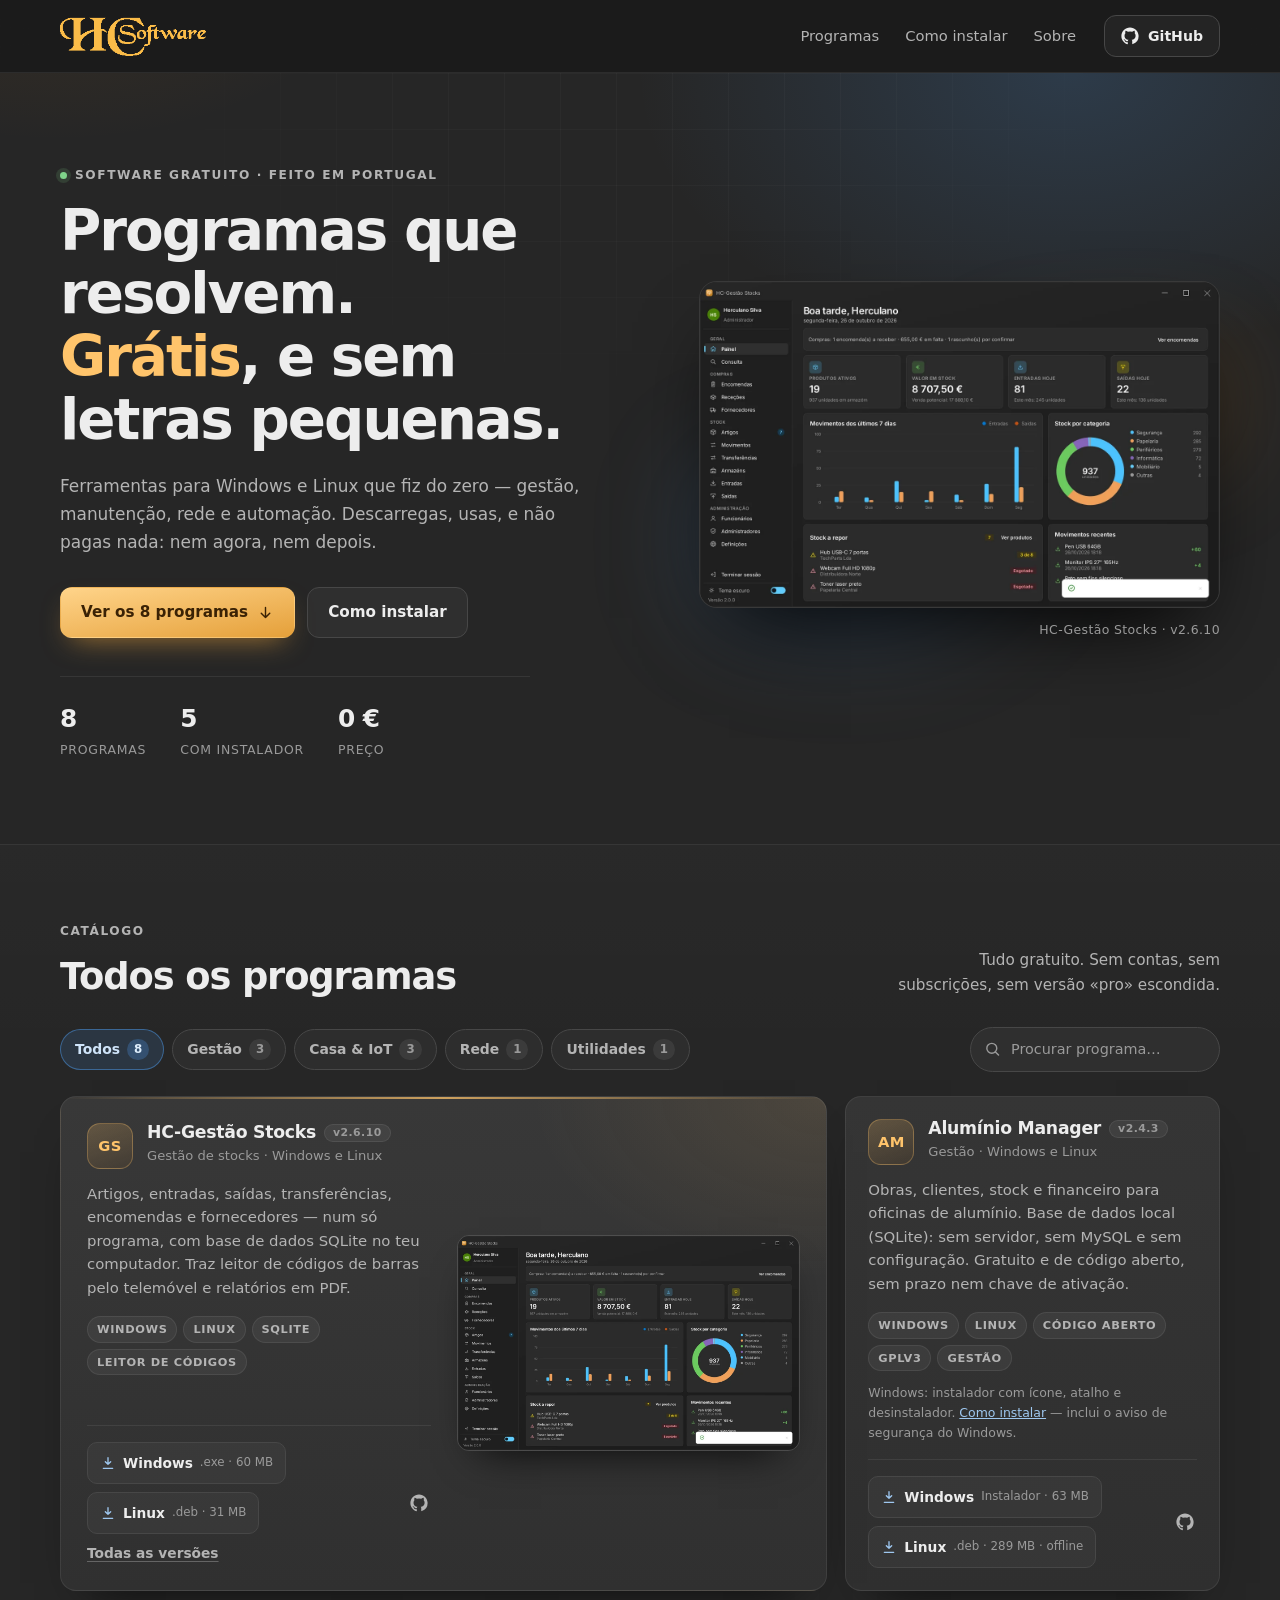
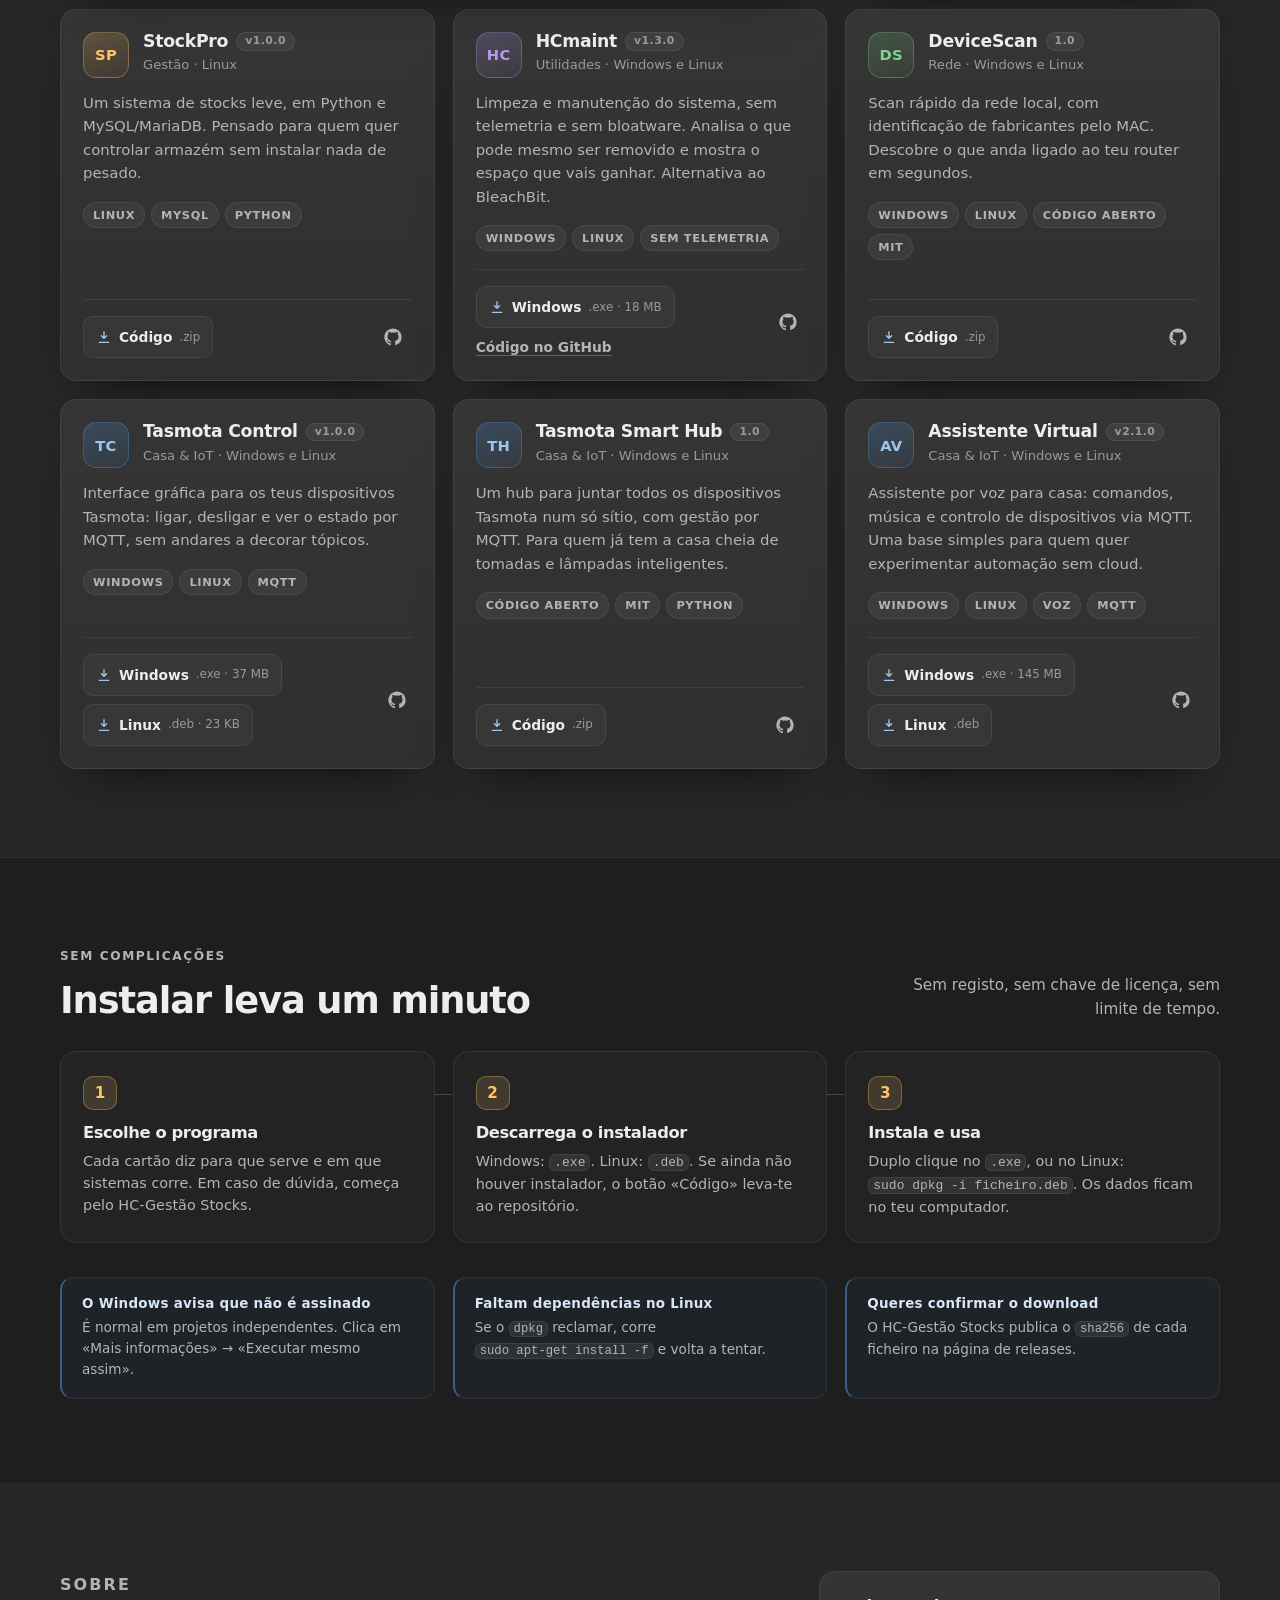
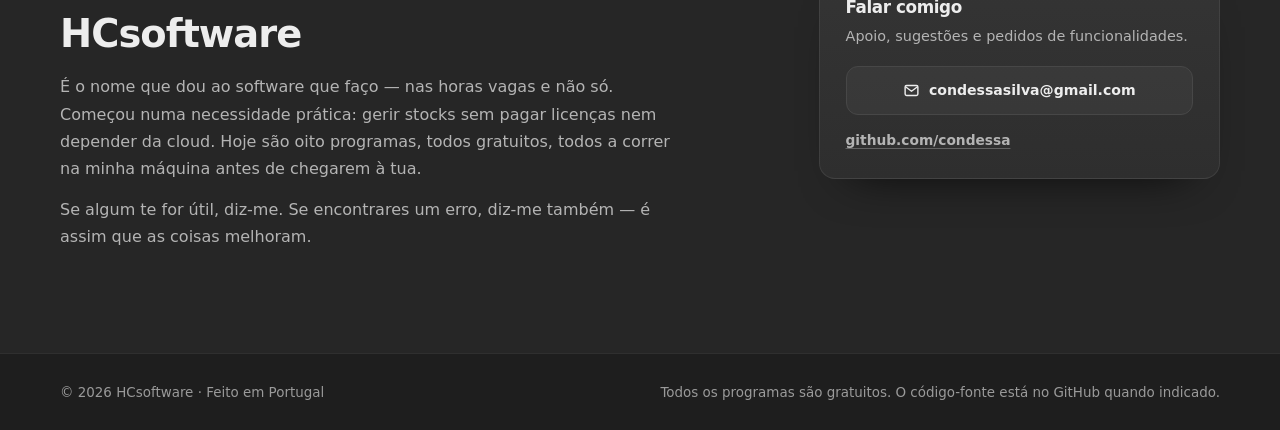
==== commit 8368d809: "site: tamanho final do exe do Assistente Virtual (145 MB)" ====
--- a/index.html
+++ b/index.html
@@ -358,7 +358,7 @@
               <div class="descarregamentos">
                 <a class="botao-descarregar" href="https://github.com/condessa/Assistente-Virtual/releases/download/v2.1.0/AssistenteVirtual-2.1.0.exe">
                   <svg viewBox="0 0 24 24" aria-hidden="true" width="16" height="16"><path fill="none" stroke="currentColor" stroke-width="2" stroke-linecap="round" stroke-linejoin="round" d="M12 4v10m0 0 4-4m-4 4-4-4M5 20h14"/></svg>
-                  <span>Windows</span><small>.exe · 138 MB</small>
+                  <span>Windows</span><small>.exe · 145 MB</small>
                 </a>
                 <a class="botao-descarregar" href="https://github.com/condessa/Assistente-Virtual/releases/download/v1.0.0/assistente-virtual_1.0.0_all.deb">
                   <svg viewBox="0 0 24 24" aria-hidden="true" width="16" height="16"><path fill="none" stroke="currentColor" stroke-width="2" stroke-linecap="round" stroke-linejoin="round" d="M12 4v10m0 0 4-4m-4 4-4-4M5 20h14"/></svg>
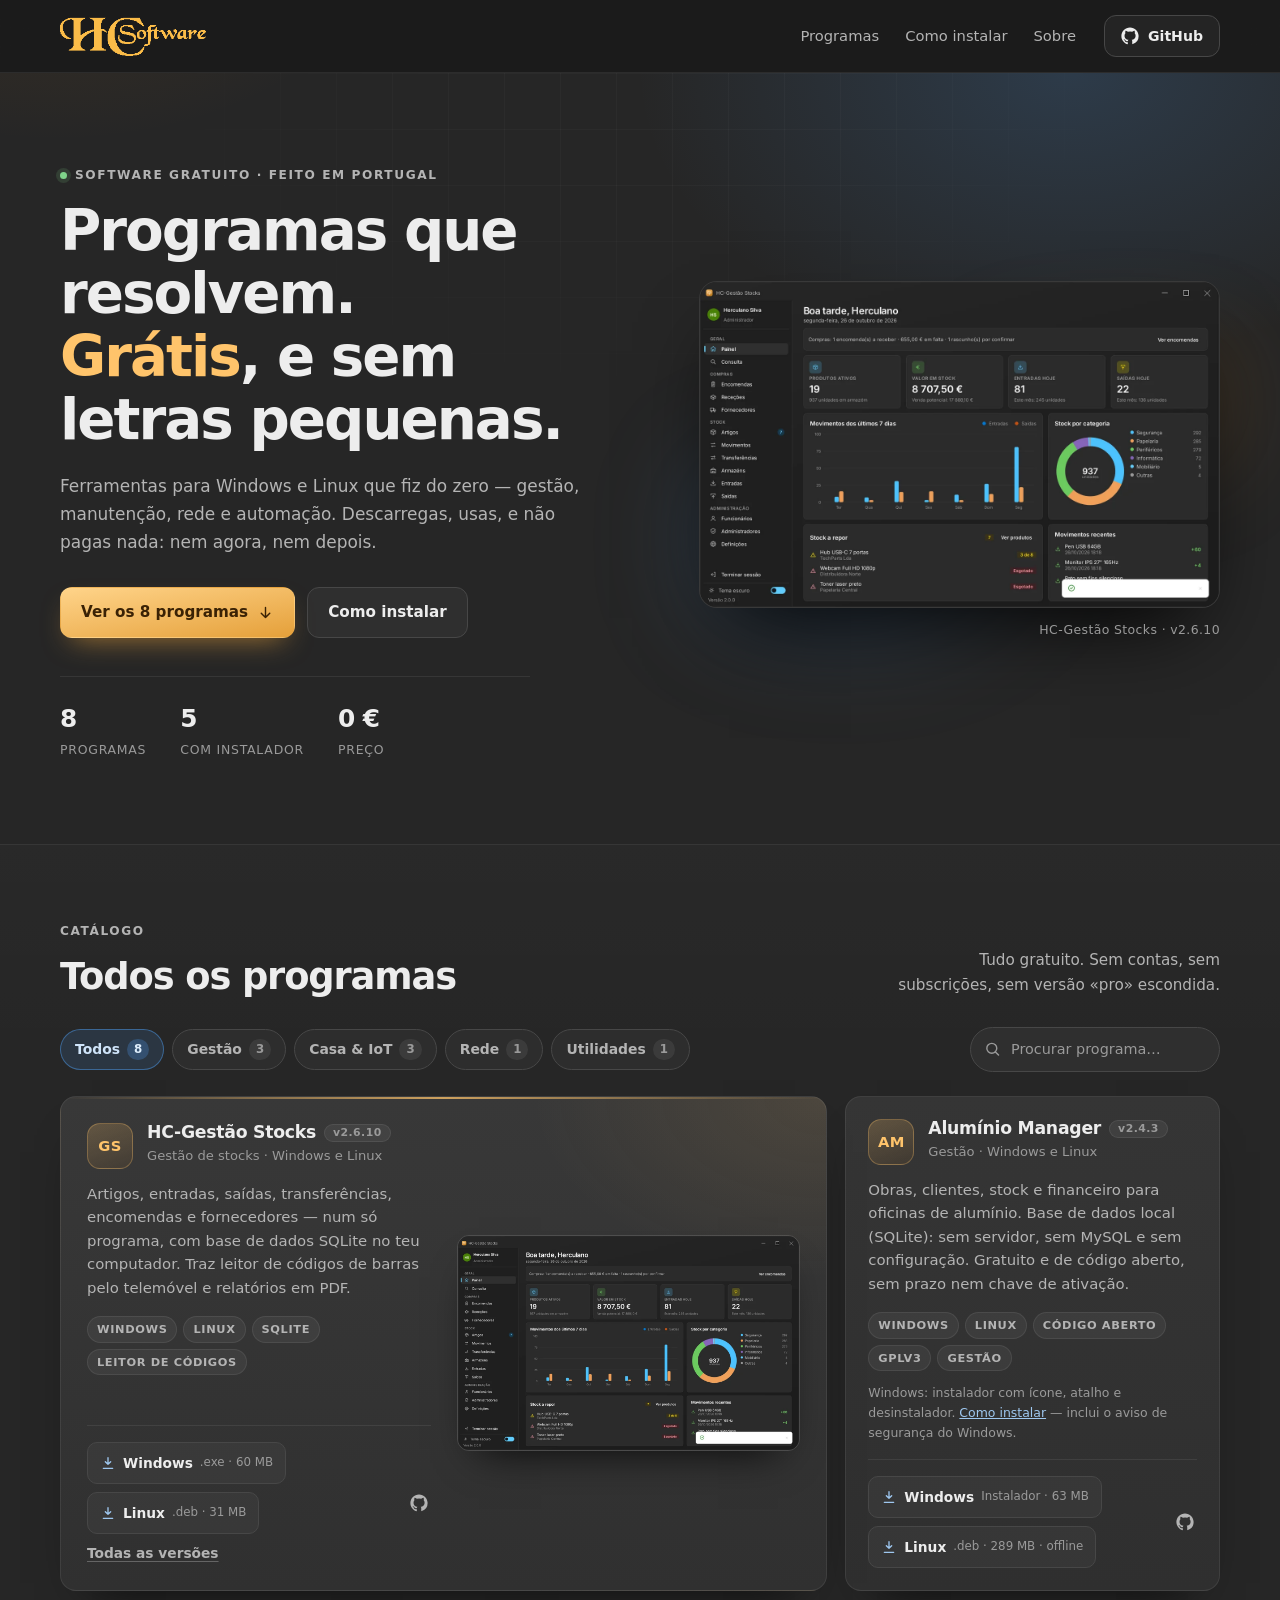
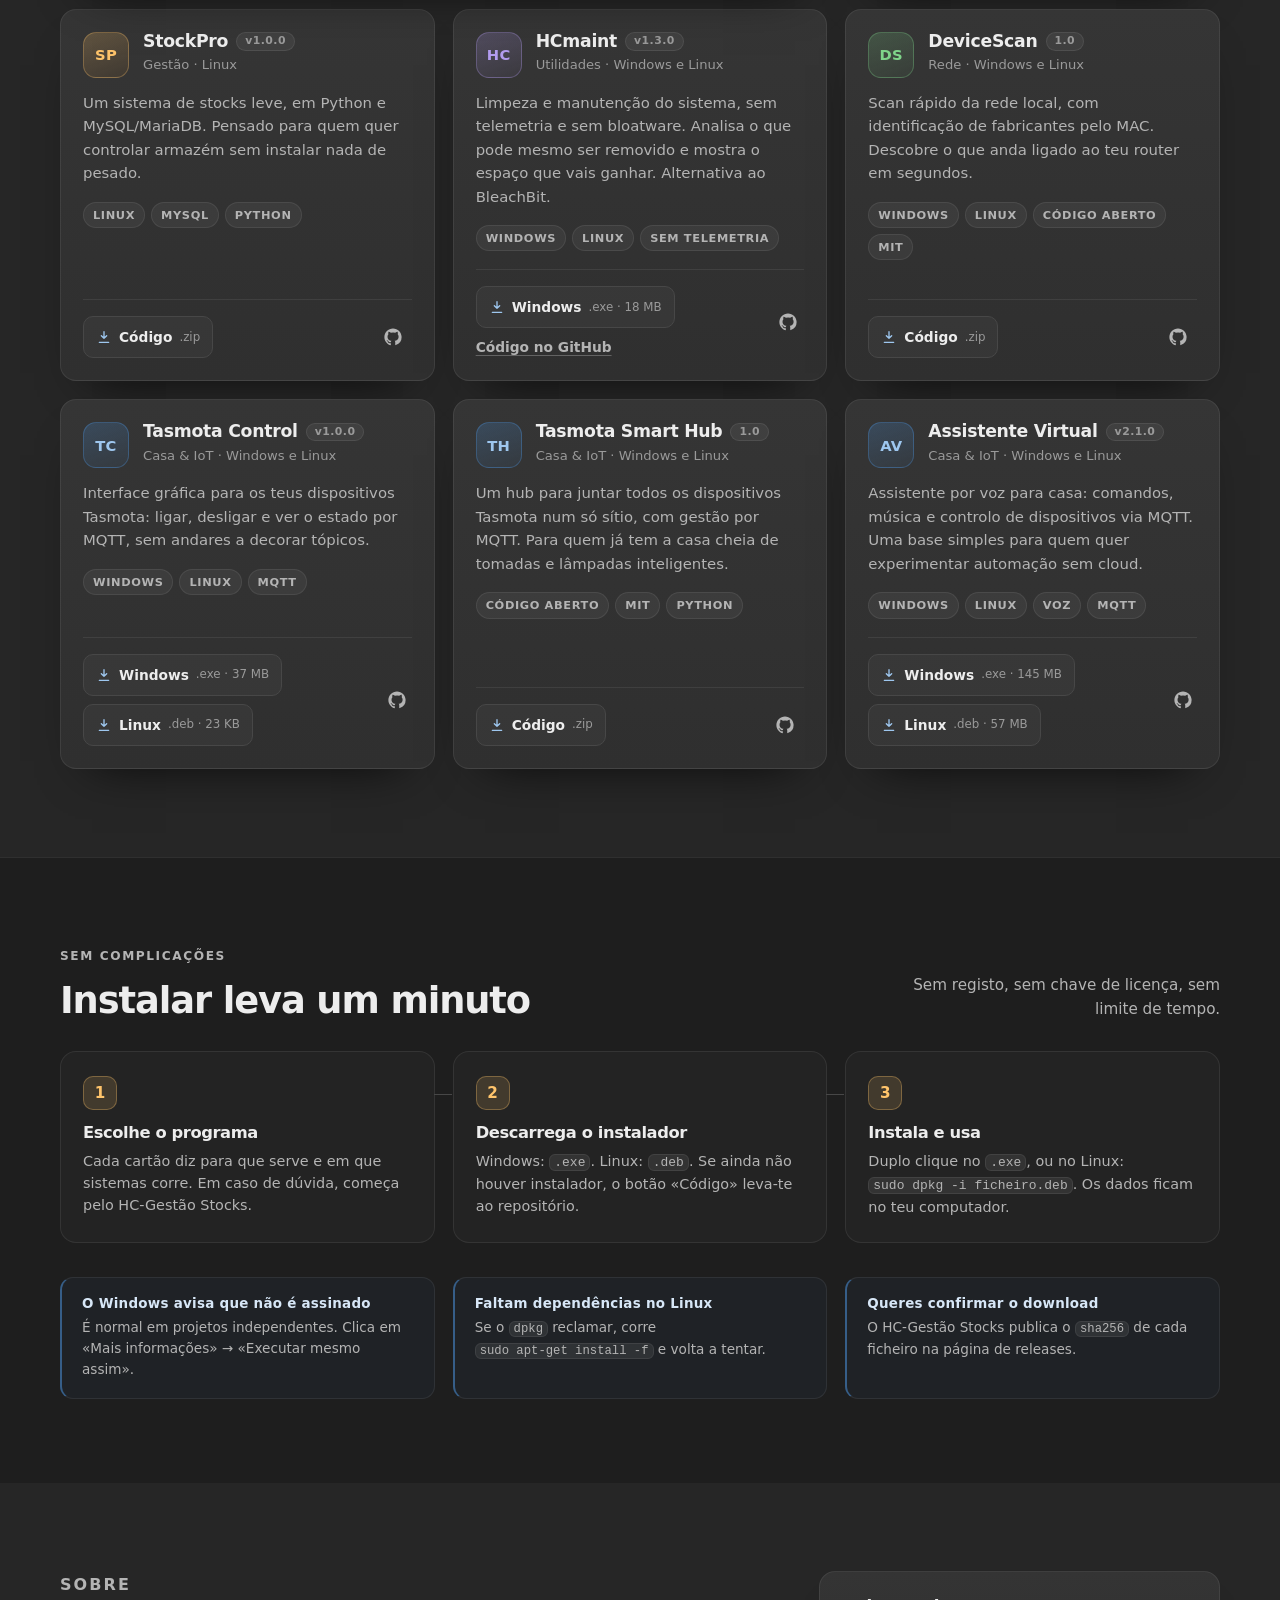
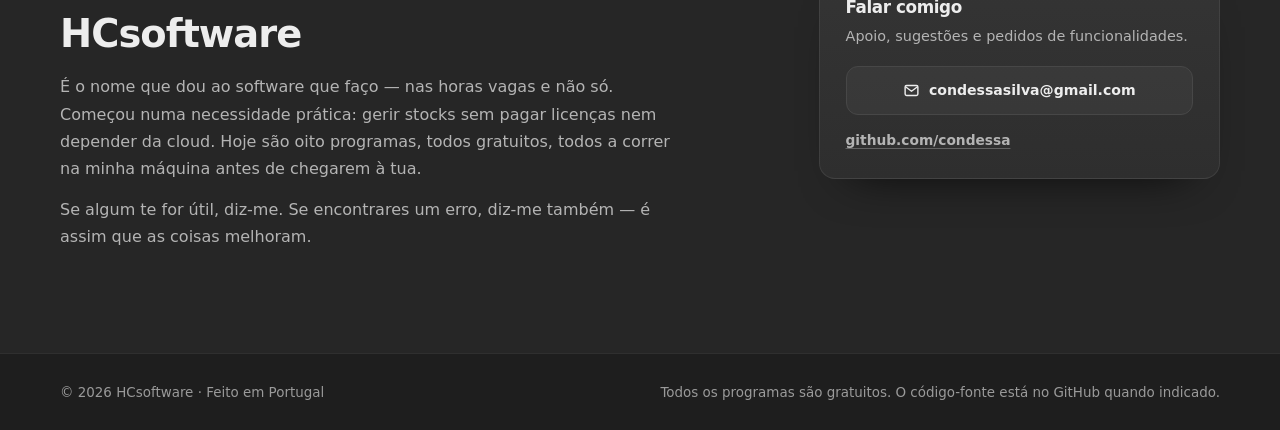
==== commit cb20f49f: "site: Assistente Virtual — .deb 2.1.0 no mesmo release do .exe" ====
--- a/index.html
+++ b/index.html
@@ -360,9 +360,9 @@
                   <svg viewBox="0 0 24 24" aria-hidden="true" width="16" height="16"><path fill="none" stroke="currentColor" stroke-width="2" stroke-linecap="round" stroke-linejoin="round" d="M12 4v10m0 0 4-4m-4 4-4-4M5 20h14"/></svg>
                   <span>Windows</span><small>.exe · 145 MB</small>
                 </a>
-                <a class="botao-descarregar" href="https://github.com/condessa/Assistente-Virtual/releases/download/v1.0.0/assistente-virtual_1.0.0_all.deb">
-                  <svg viewBox="0 0 24 24" aria-hidden="true" width="16" height="16"><path fill="none" stroke="currentColor" stroke-width="2" stroke-linecap="round" stroke-linejoin="round" d="M12 4v10m0 0 4-4m-4 4-4-4M5 20h14"/></svg>
-                  <span>Linux</span><small>.deb</small>
+                <a class="botao-descarregar" href="https://github.com/condessa/Assistente-Virtual/releases/download/v2.1.0/assistente-virtual_2.1.0_all.deb">
+                  <svg viewBox="0 0 24 24" aria-hidden="true" width="16" height="16"><path fill="none" stroke="currentColor" stroke-width="2" stroke-linecap="round" stroke-linejoin="round" d="M12 4v10m0 0 4-4m-4 4-4-4M5 20h14"/></svg>
+                  <span>Linux</span><small>.deb · 57 MB</small>
                 </a>
               </div>
               <a class="github-mini" href="https://github.com/condessa/Assistente-Virtual" target="_blank" rel="noopener" aria-label="Assistente Virtual no GitHub">
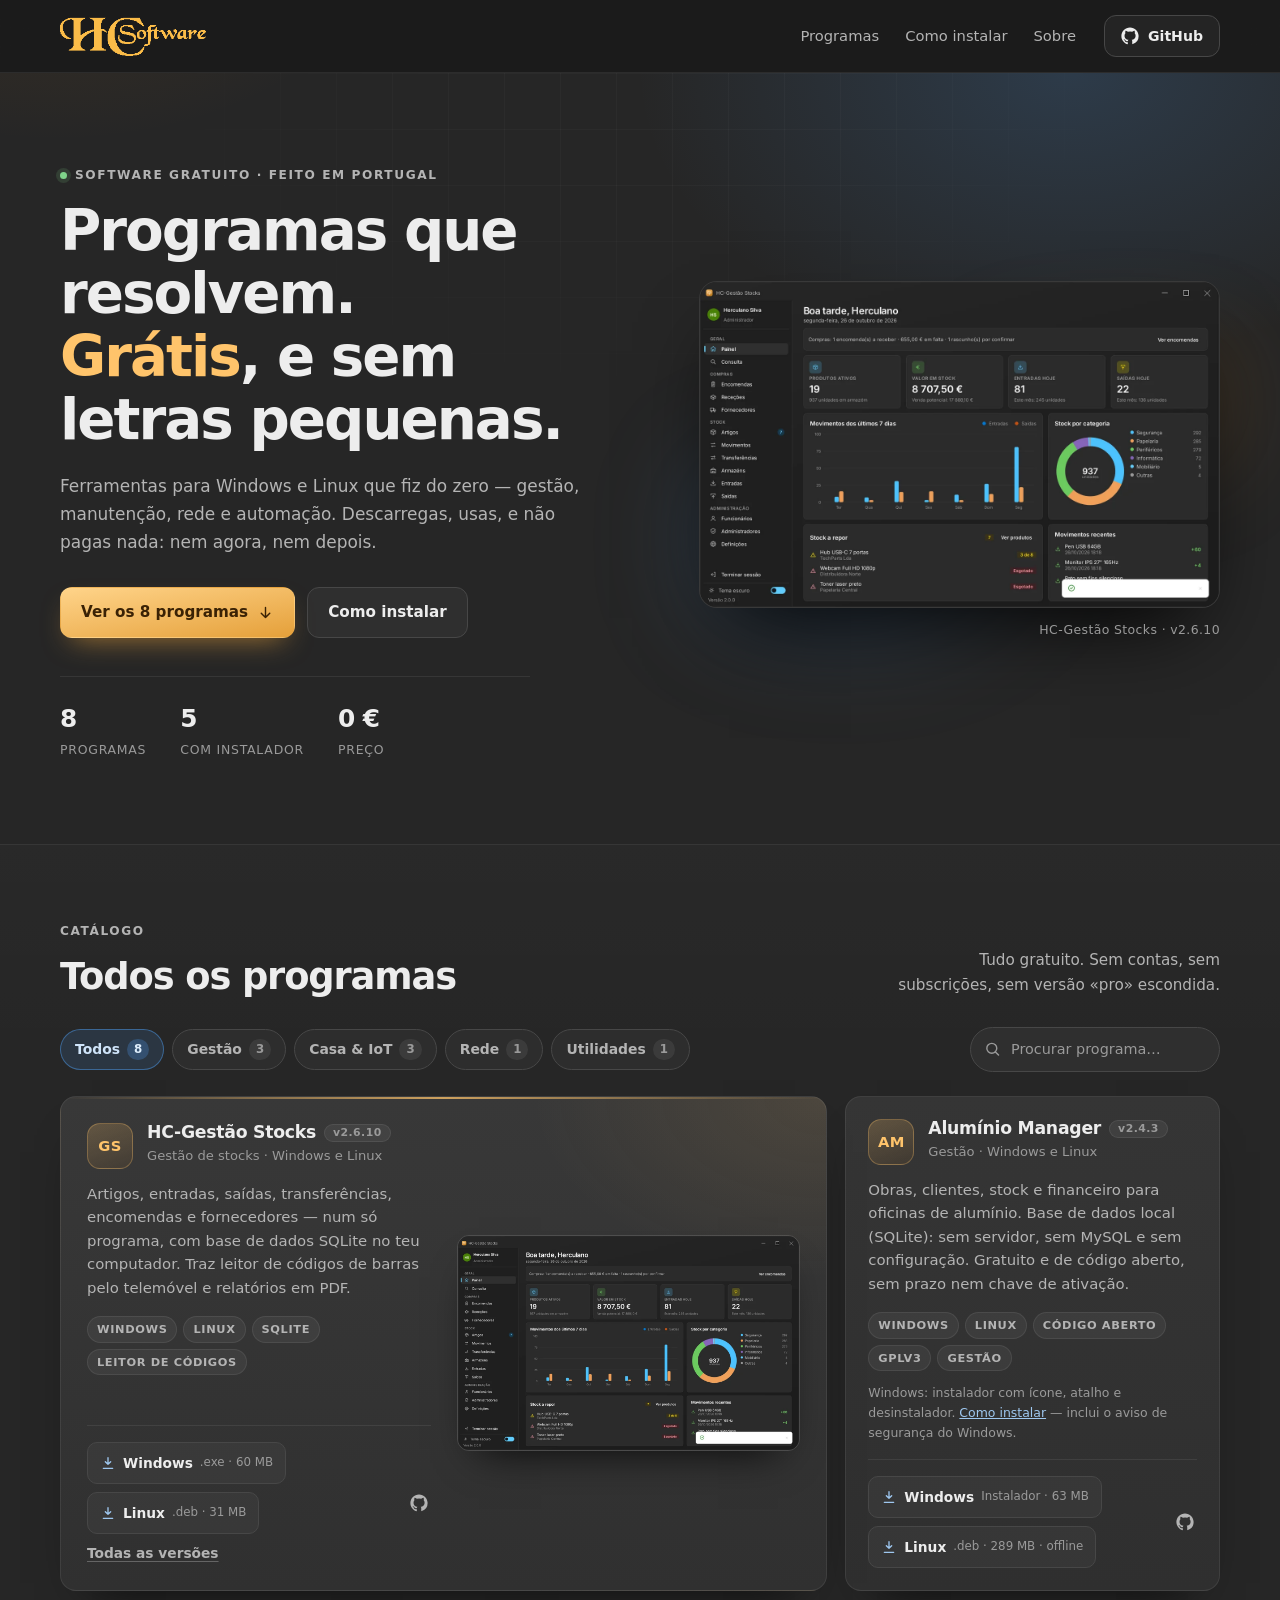
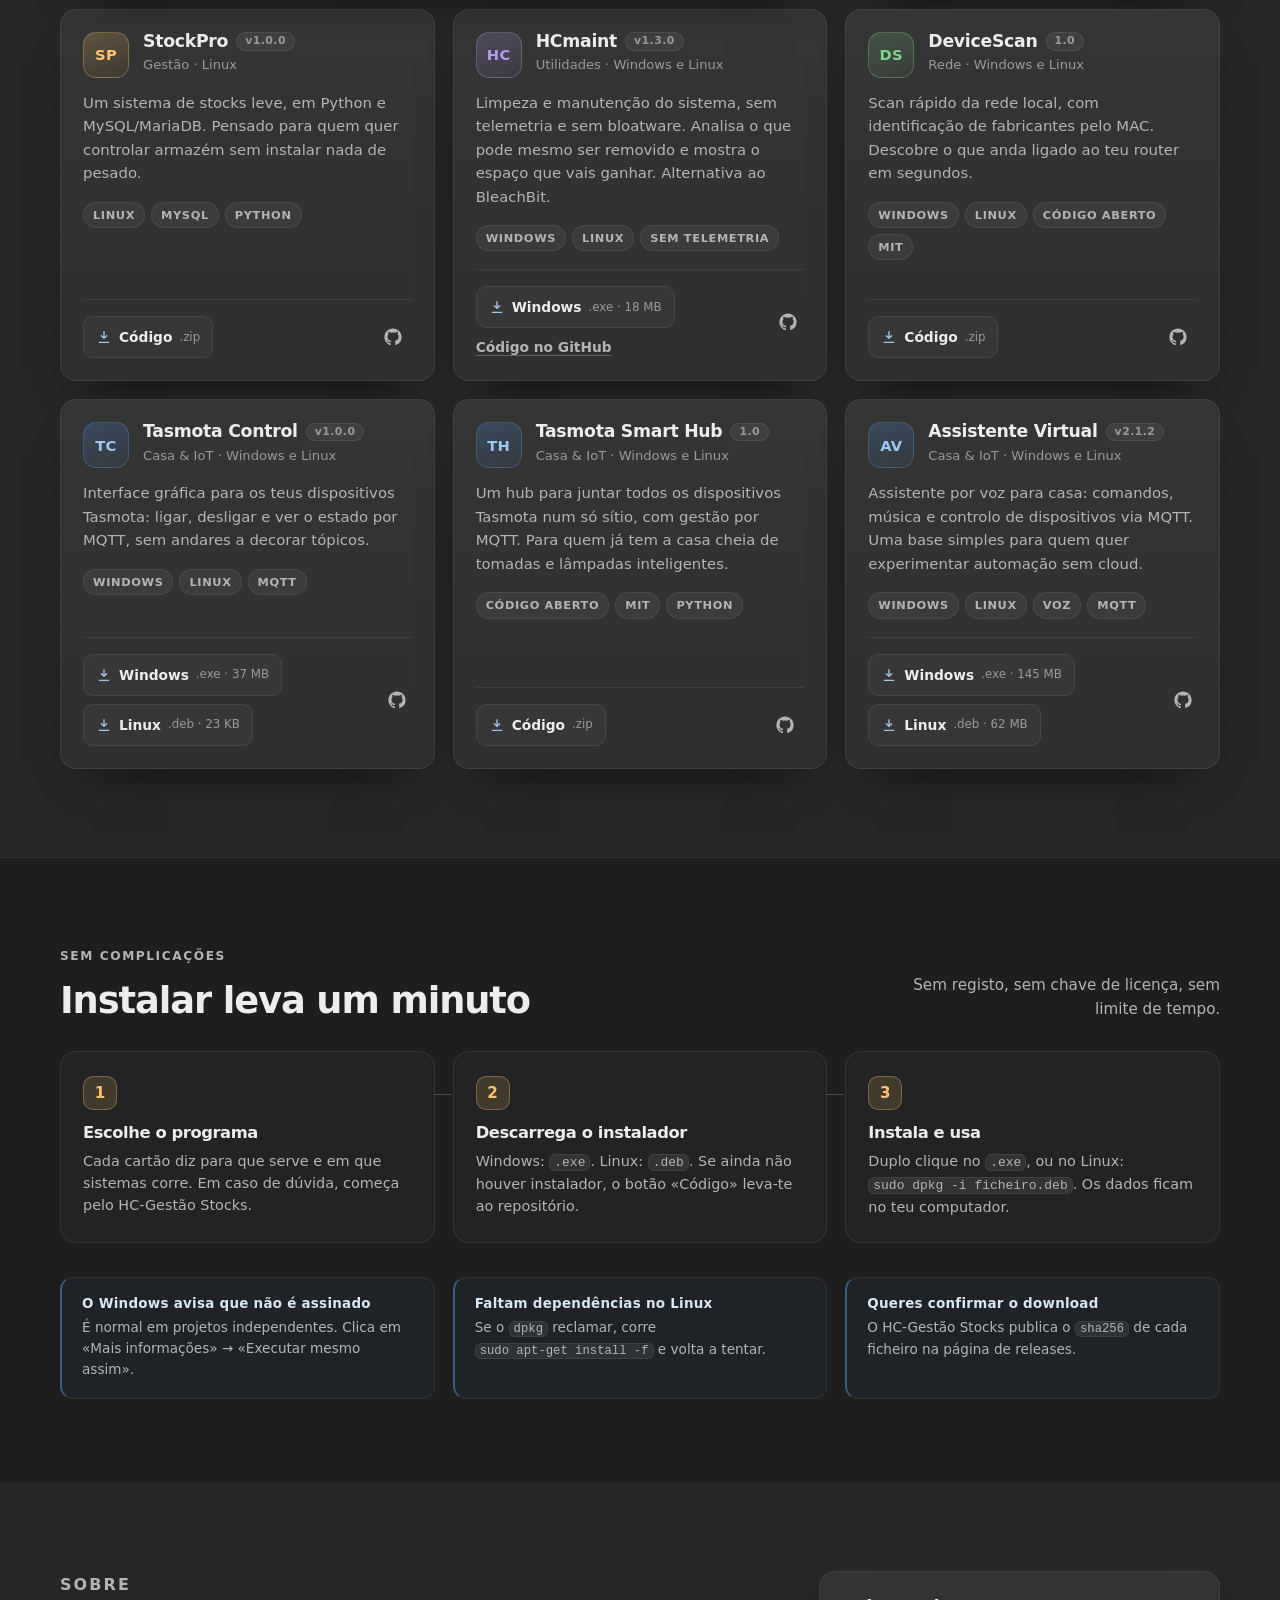
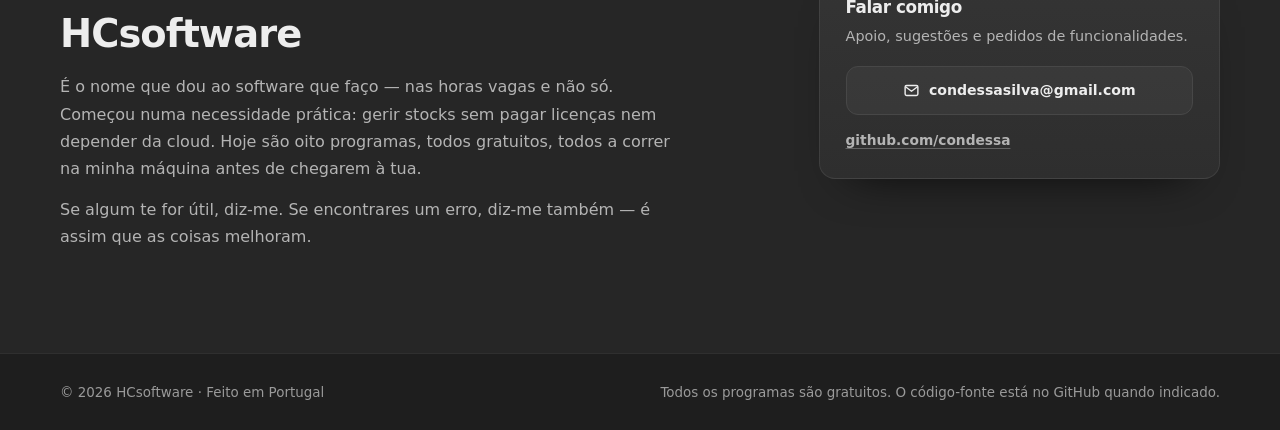
==== commit 8d9b7b46: "site: Assistente Virtual 2.1.2" ====
--- a/index.html
+++ b/index.html
@@ -345,7 +345,7 @@
             <div class="cartao-topo">
               <span class="monograma m-azul" aria-hidden="true">AV</span>
               <div>
-                <h3>Assistente Virtual <span class="versao">v2.1.0</span></h3>
+                <h3>Assistente Virtual <span class="versao">v2.1.2</span></h3>
                 <p class="cartao-tipo">Casa &amp; IoT · Windows e Linux</p>
               </div>
             </div>
@@ -356,13 +356,13 @@
             <ul class="etiquetas"><li>Windows</li><li>Linux</li><li>Voz</li><li>MQTT</li></ul>
             <div class="cartao-acoes">
               <div class="descarregamentos">
-                <a class="botao-descarregar" href="https://github.com/condessa/Assistente-Virtual/releases/download/v2.1.0/AssistenteVirtual-2.1.0.exe">
+                <a class="botao-descarregar" href="https://github.com/condessa/Assistente-Virtual/releases/download/v2.1.2/AssistenteVirtual-2.1.2.exe">
                   <svg viewBox="0 0 24 24" aria-hidden="true" width="16" height="16"><path fill="none" stroke="currentColor" stroke-width="2" stroke-linecap="round" stroke-linejoin="round" d="M12 4v10m0 0 4-4m-4 4-4-4M5 20h14"/></svg>
                   <span>Windows</span><small>.exe · 145 MB</small>
                 </a>
-                <a class="botao-descarregar" href="https://github.com/condessa/Assistente-Virtual/releases/download/v2.1.0/assistente-virtual_2.1.0_all.deb">
-                  <svg viewBox="0 0 24 24" aria-hidden="true" width="16" height="16"><path fill="none" stroke="currentColor" stroke-width="2" stroke-linecap="round" stroke-linejoin="round" d="M12 4v10m0 0 4-4m-4 4-4-4M5 20h14"/></svg>
-                  <span>Linux</span><small>.deb · 57 MB</small>
+                <a class="botao-descarregar" href="https://github.com/condessa/Assistente-Virtual/releases/download/v2.1.2/assistente-virtual_2.1.2_all.deb">
+                  <svg viewBox="0 0 24 24" aria-hidden="true" width="16" height="16"><path fill="none" stroke="currentColor" stroke-width="2" stroke-linecap="round" stroke-linejoin="round" d="M12 4v10m0 0 4-4m-4 4-4-4M5 20h14"/></svg>
+                  <span>Linux</span><small>.deb · 62 MB</small>
                 </a>
               </div>
               <a class="github-mini" href="https://github.com/condessa/Assistente-Virtual" target="_blank" rel="noopener" aria-label="Assistente Virtual no GitHub">
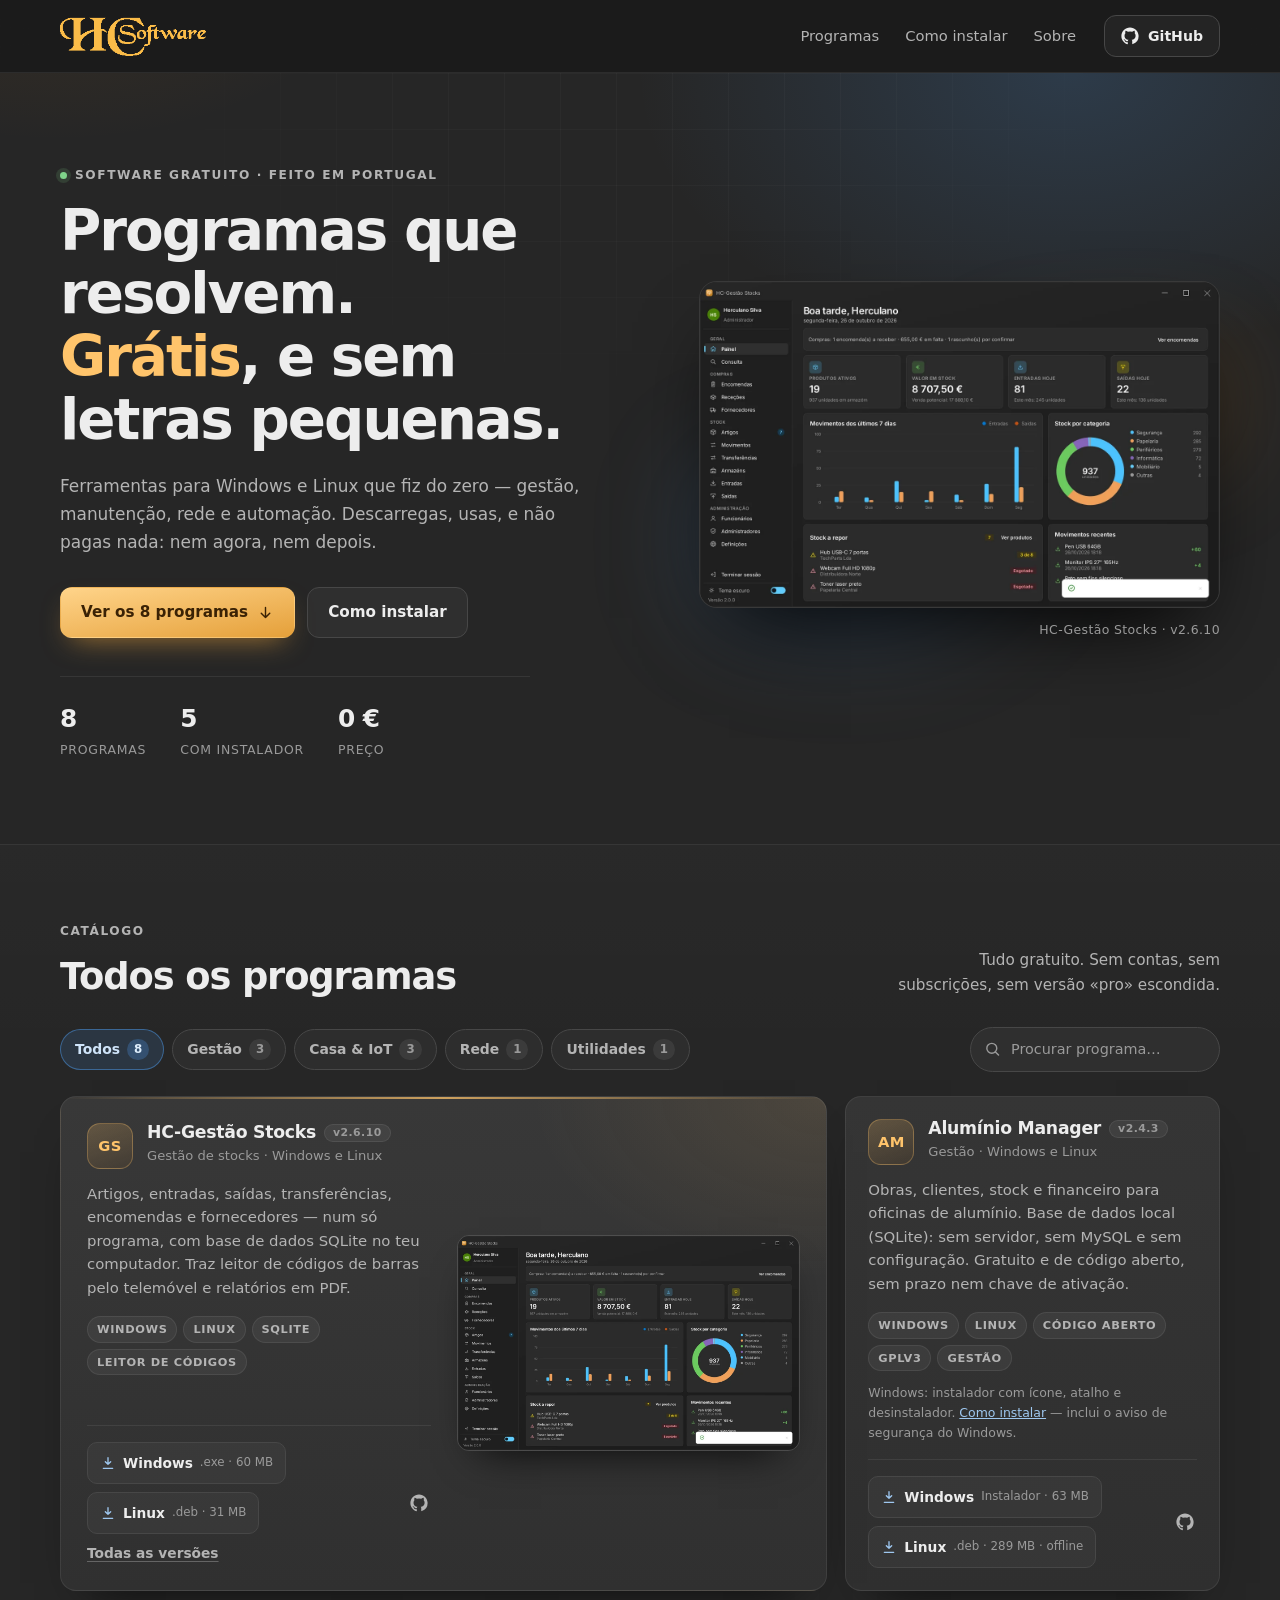
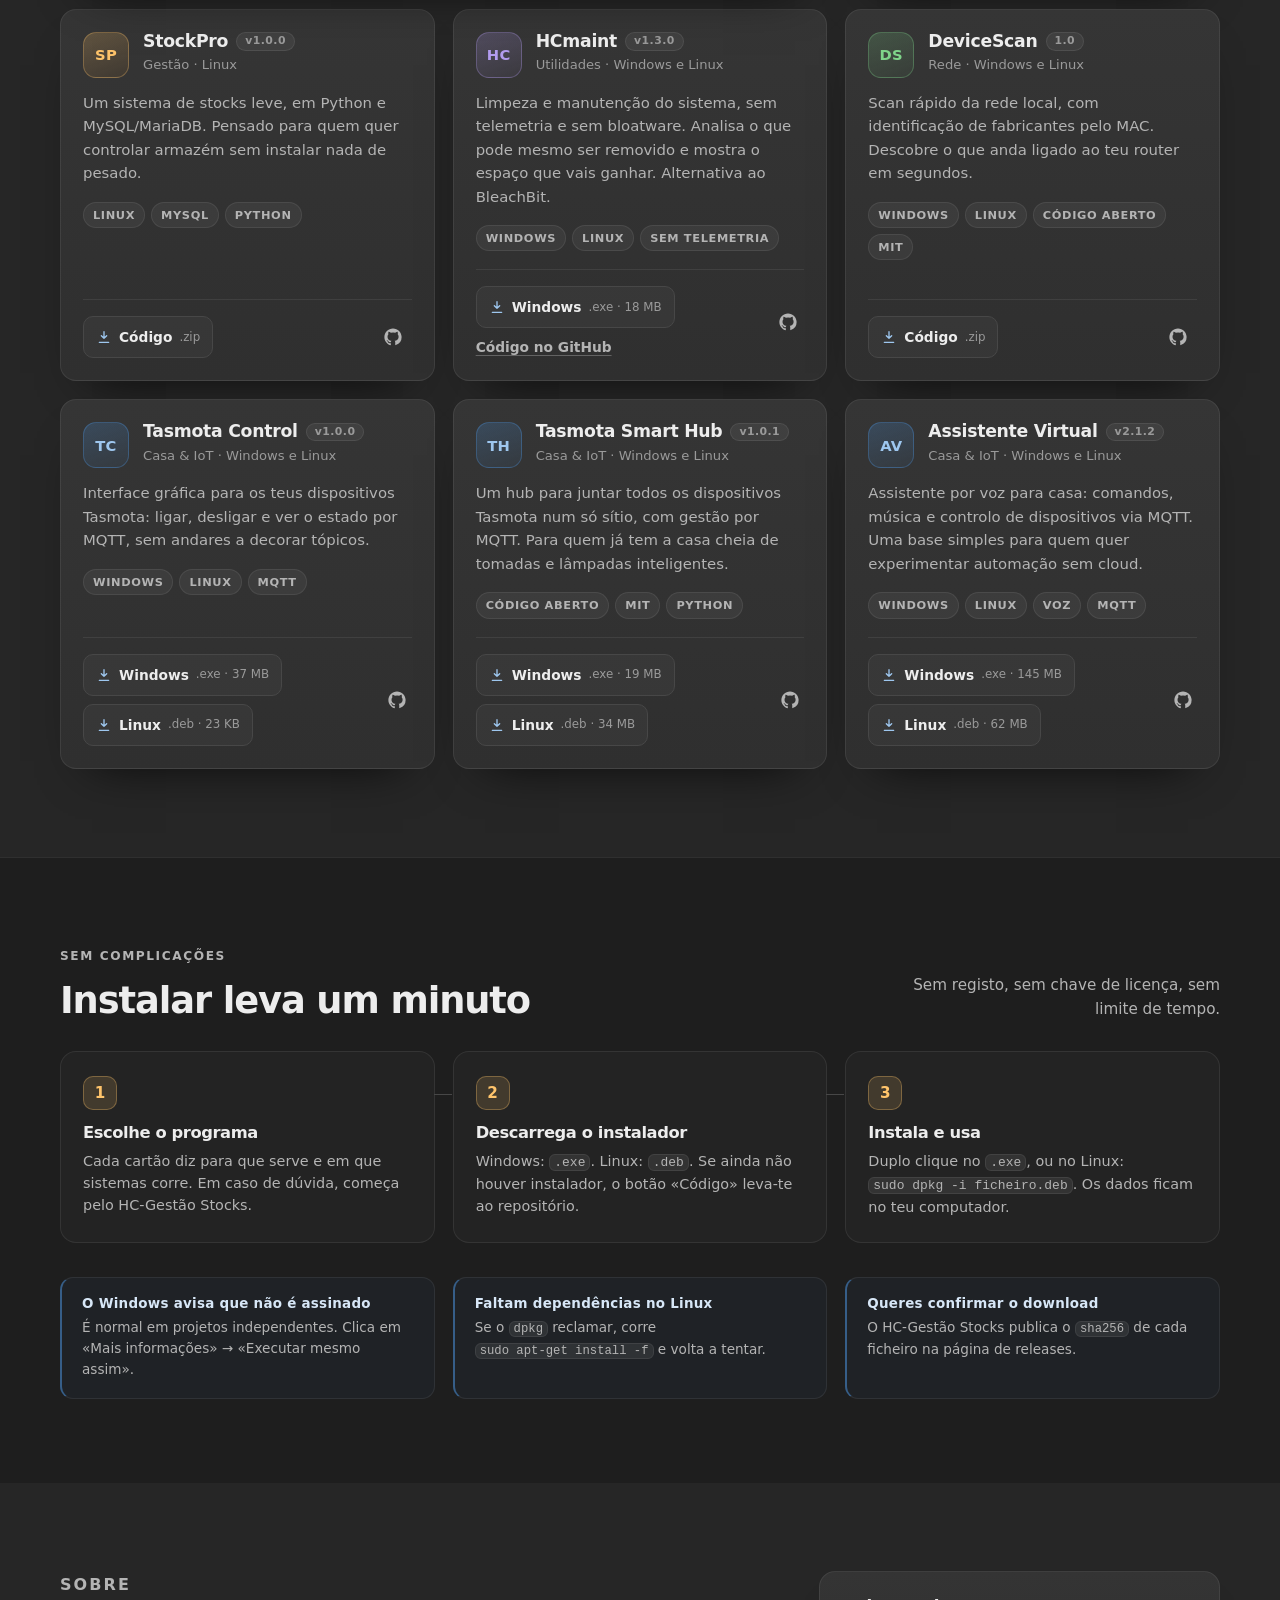
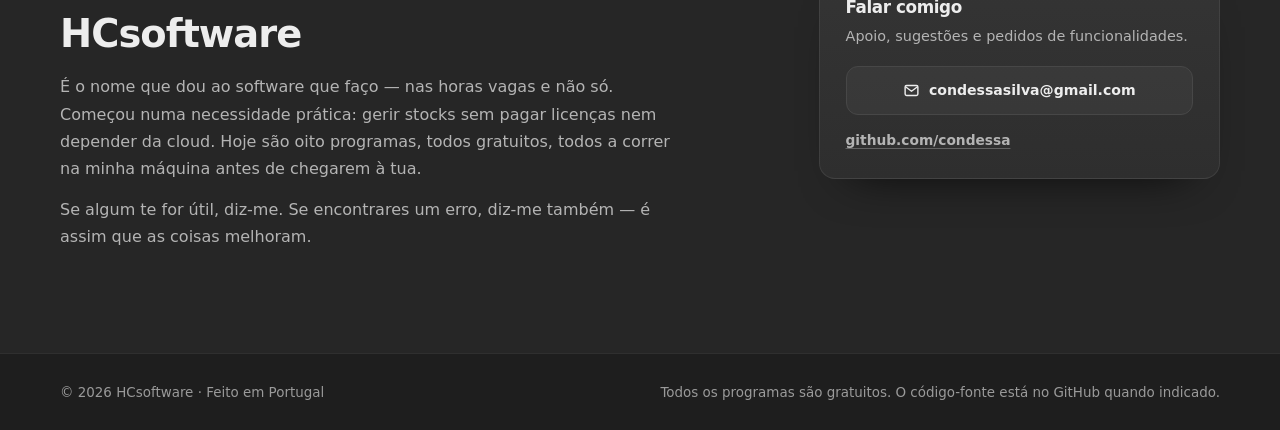
==== commit 21c1f201: "site: Tasmota Smart Hub 1.0.1 com downloads Windows e Linux" ====
--- a/index.html
+++ b/index.html
@@ -318,7 +318,7 @@
             <div class="cartao-topo">
               <span class="monograma m-azul" aria-hidden="true">TH</span>
               <div>
-                <h3>Tasmota Smart Hub <span class="versao">1.0</span></h3>
+                <h3>Tasmota Smart Hub <span class="versao">v1.0.1</span></h3>
                 <p class="cartao-tipo">Casa &amp; IoT · Windows e Linux</p>
               </div>
             </div>
@@ -329,9 +329,13 @@
             <ul class="etiquetas"><li>Código aberto</li><li>MIT</li><li>Python</li></ul>
             <div class="cartao-acoes">
               <div class="descarregamentos">
-                <a class="botao-descarregar" href="https://github.com/condessa/tasmota-smart-hub/archive/refs/heads/main.zip">
-                  <svg viewBox="0 0 24 24" aria-hidden="true" width="16" height="16"><path fill="none" stroke="currentColor" stroke-width="2" stroke-linecap="round" stroke-linejoin="round" d="M12 4v10m0 0 4-4m-4 4-4-4M5 20h14"/></svg>
-                  <span>Código</span><small>.zip</small>
+                <a class="botao-descarregar" href="https://github.com/condessa/tasmota-smart-hub/releases/download/v1.0.1/TasmotaSmartHub-1.0.1.exe">
+                  <svg viewBox="0 0 24 24" aria-hidden="true" width="16" height="16"><path fill="none" stroke="currentColor" stroke-width="2" stroke-linecap="round" stroke-linejoin="round" d="M12 4v10m0 0 4-4m-4 4-4-4M5 20h14"/></svg>
+                  <span>Windows</span><small>.exe · 19 MB</small>
+                </a>
+                <a class="botao-descarregar" href="https://github.com/condessa/tasmota-smart-hub/releases/download/v1.0.1/tasmota-smart-hub_1.0.1_amd64.deb">
+                  <svg viewBox="0 0 24 24" aria-hidden="true" width="16" height="16"><path fill="none" stroke="currentColor" stroke-width="2" stroke-linecap="round" stroke-linejoin="round" d="M12 4v10m0 0 4-4m-4 4-4-4M5 20h14"/></svg>
+                  <span>Linux</span><small>.deb · 34 MB</small>
                 </a>
               </div>
               <a class="github-mini" href="https://github.com/condessa/tasmota-smart-hub" target="_blank" rel="noopener" aria-label="Tasmota Smart Hub no GitHub">
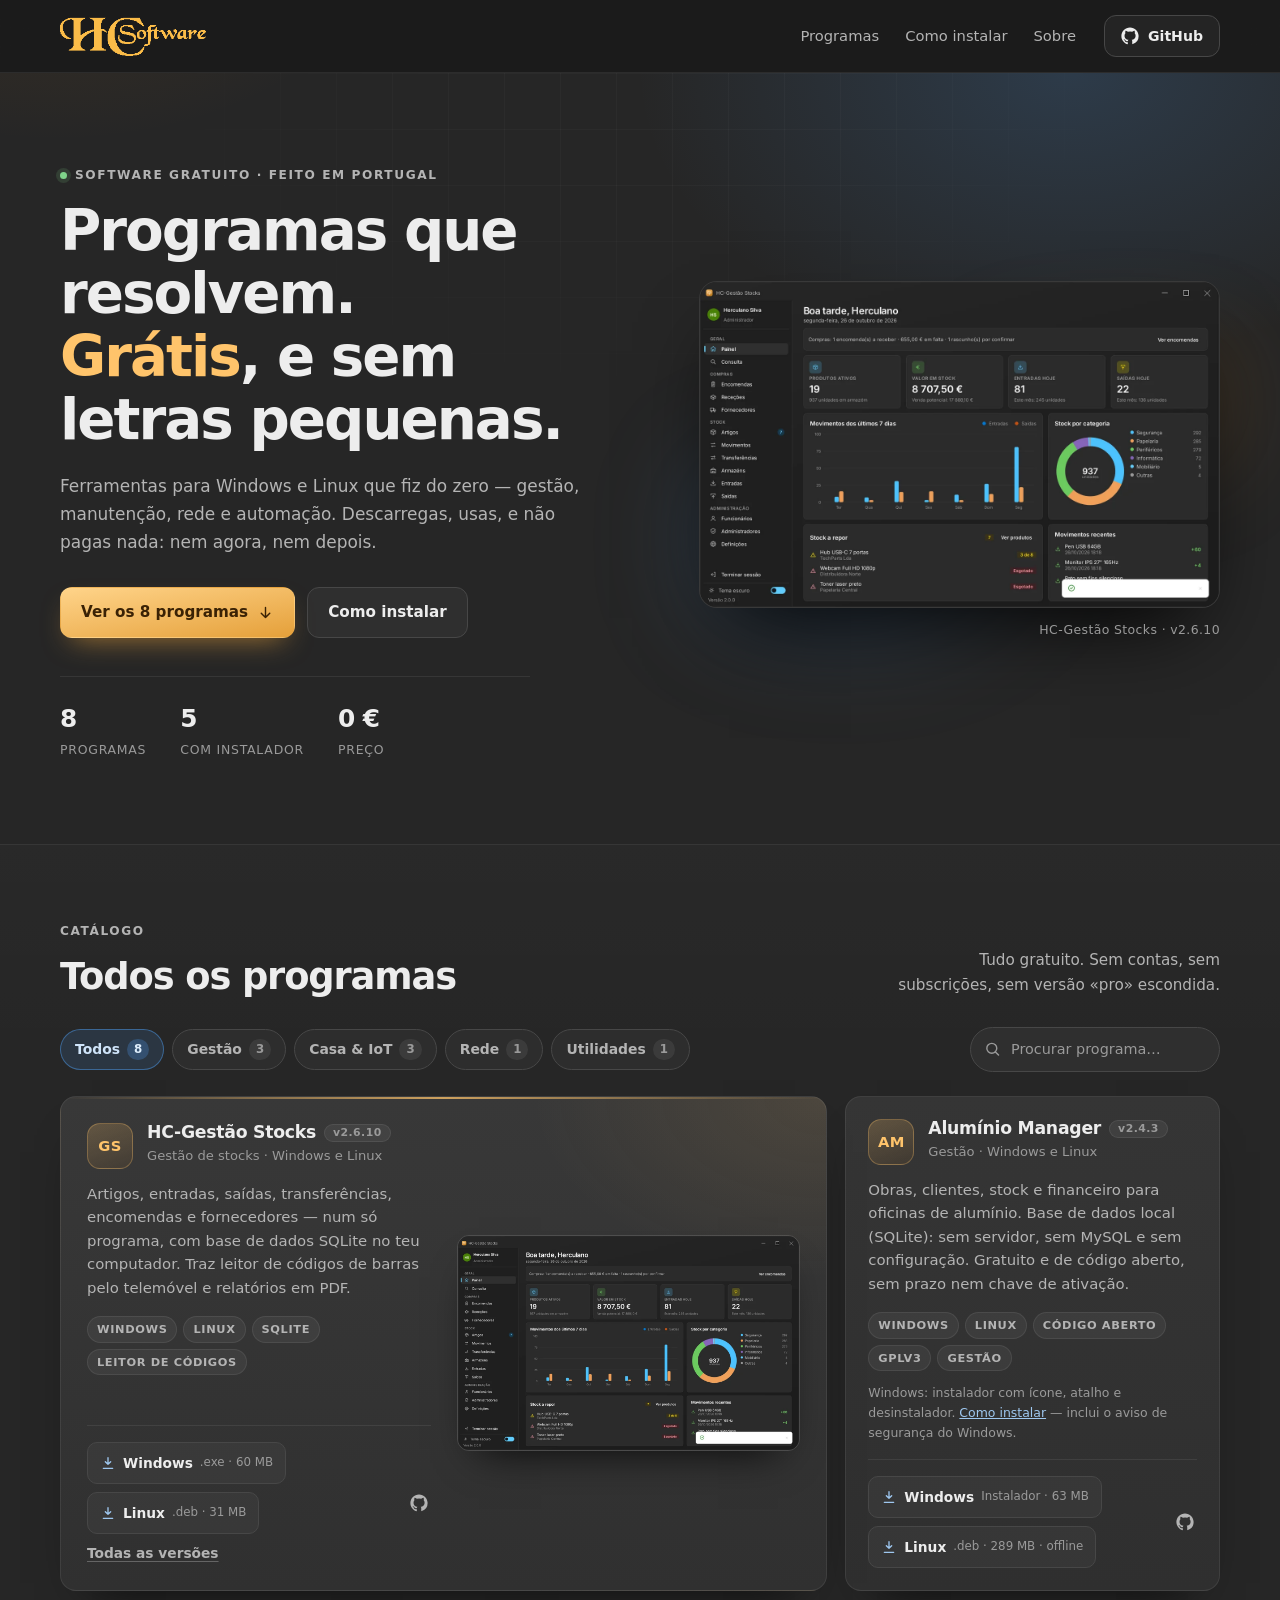
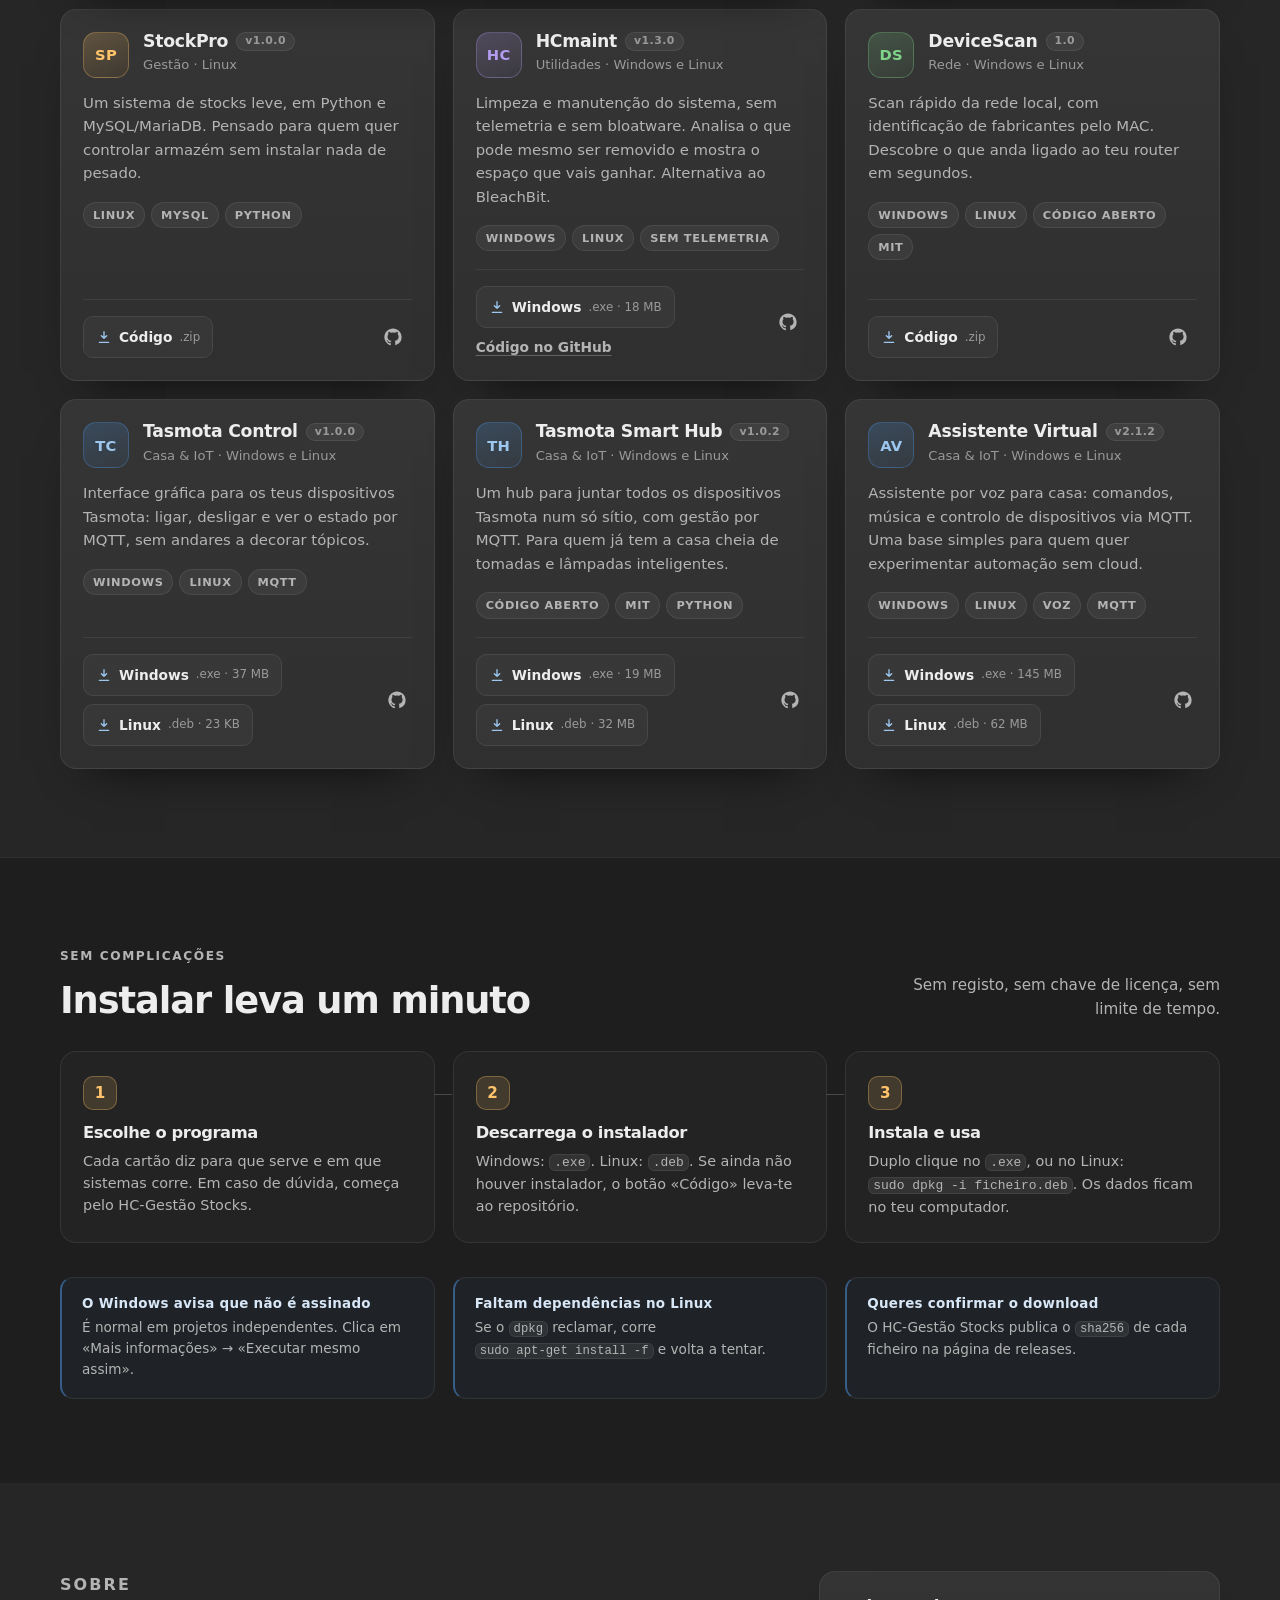
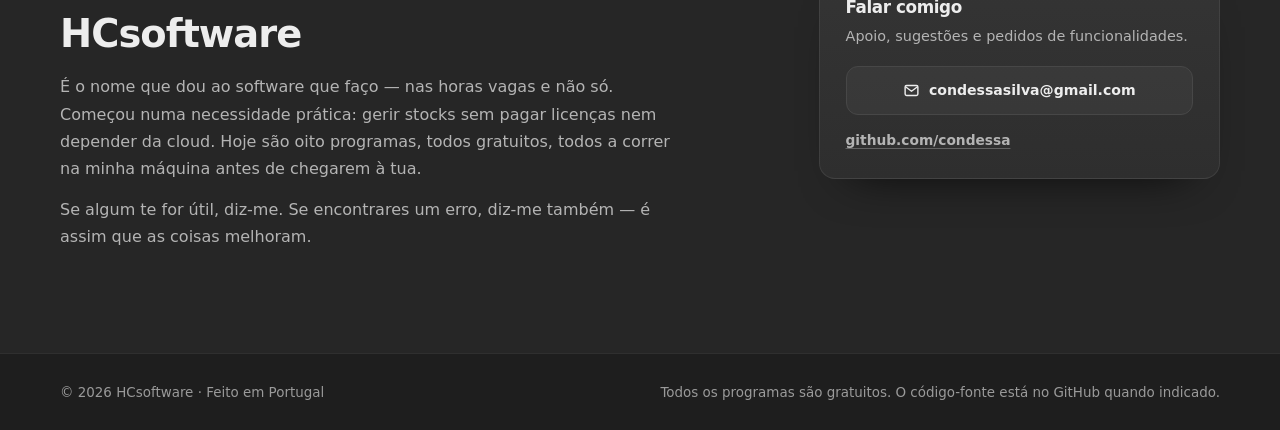
==== commit 71ca4d73: "site: Tasmota Smart Hub 1.0.2" ====
--- a/index.html
+++ b/index.html
@@ -318,7 +318,7 @@
             <div class="cartao-topo">
               <span class="monograma m-azul" aria-hidden="true">TH</span>
               <div>
-                <h3>Tasmota Smart Hub <span class="versao">v1.0.1</span></h3>
+                <h3>Tasmota Smart Hub <span class="versao">v1.0.2</span></h3>
                 <p class="cartao-tipo">Casa &amp; IoT · Windows e Linux</p>
               </div>
             </div>
@@ -329,13 +329,13 @@
             <ul class="etiquetas"><li>Código aberto</li><li>MIT</li><li>Python</li></ul>
             <div class="cartao-acoes">
               <div class="descarregamentos">
-                <a class="botao-descarregar" href="https://github.com/condessa/tasmota-smart-hub/releases/download/v1.0.1/TasmotaSmartHub-1.0.1.exe">
+                <a class="botao-descarregar" href="https://github.com/condessa/tasmota-smart-hub/releases/download/v1.0.2/TasmotaSmartHub-1.0.2.exe">
                   <svg viewBox="0 0 24 24" aria-hidden="true" width="16" height="16"><path fill="none" stroke="currentColor" stroke-width="2" stroke-linecap="round" stroke-linejoin="round" d="M12 4v10m0 0 4-4m-4 4-4-4M5 20h14"/></svg>
                   <span>Windows</span><small>.exe · 19 MB</small>
                 </a>
-                <a class="botao-descarregar" href="https://github.com/condessa/tasmota-smart-hub/releases/download/v1.0.1/tasmota-smart-hub_1.0.1_amd64.deb">
-                  <svg viewBox="0 0 24 24" aria-hidden="true" width="16" height="16"><path fill="none" stroke="currentColor" stroke-width="2" stroke-linecap="round" stroke-linejoin="round" d="M12 4v10m0 0 4-4m-4 4-4-4M5 20h14"/></svg>
-                  <span>Linux</span><small>.deb · 34 MB</small>
+                <a class="botao-descarregar" href="https://github.com/condessa/tasmota-smart-hub/releases/download/v1.0.2/tasmota-smart-hub_1.0.2_amd64.deb">
+                  <svg viewBox="0 0 24 24" aria-hidden="true" width="16" height="16"><path fill="none" stroke="currentColor" stroke-width="2" stroke-linecap="round" stroke-linejoin="round" d="M12 4v10m0 0 4-4m-4 4-4-4M5 20h14"/></svg>
+                  <span>Linux</span><small>.deb · 32 MB</small>
                 </a>
               </div>
               <a class="github-mini" href="https://github.com/condessa/tasmota-smart-hub" target="_blank" rel="noopener" aria-label="Tasmota Smart Hub no GitHub">
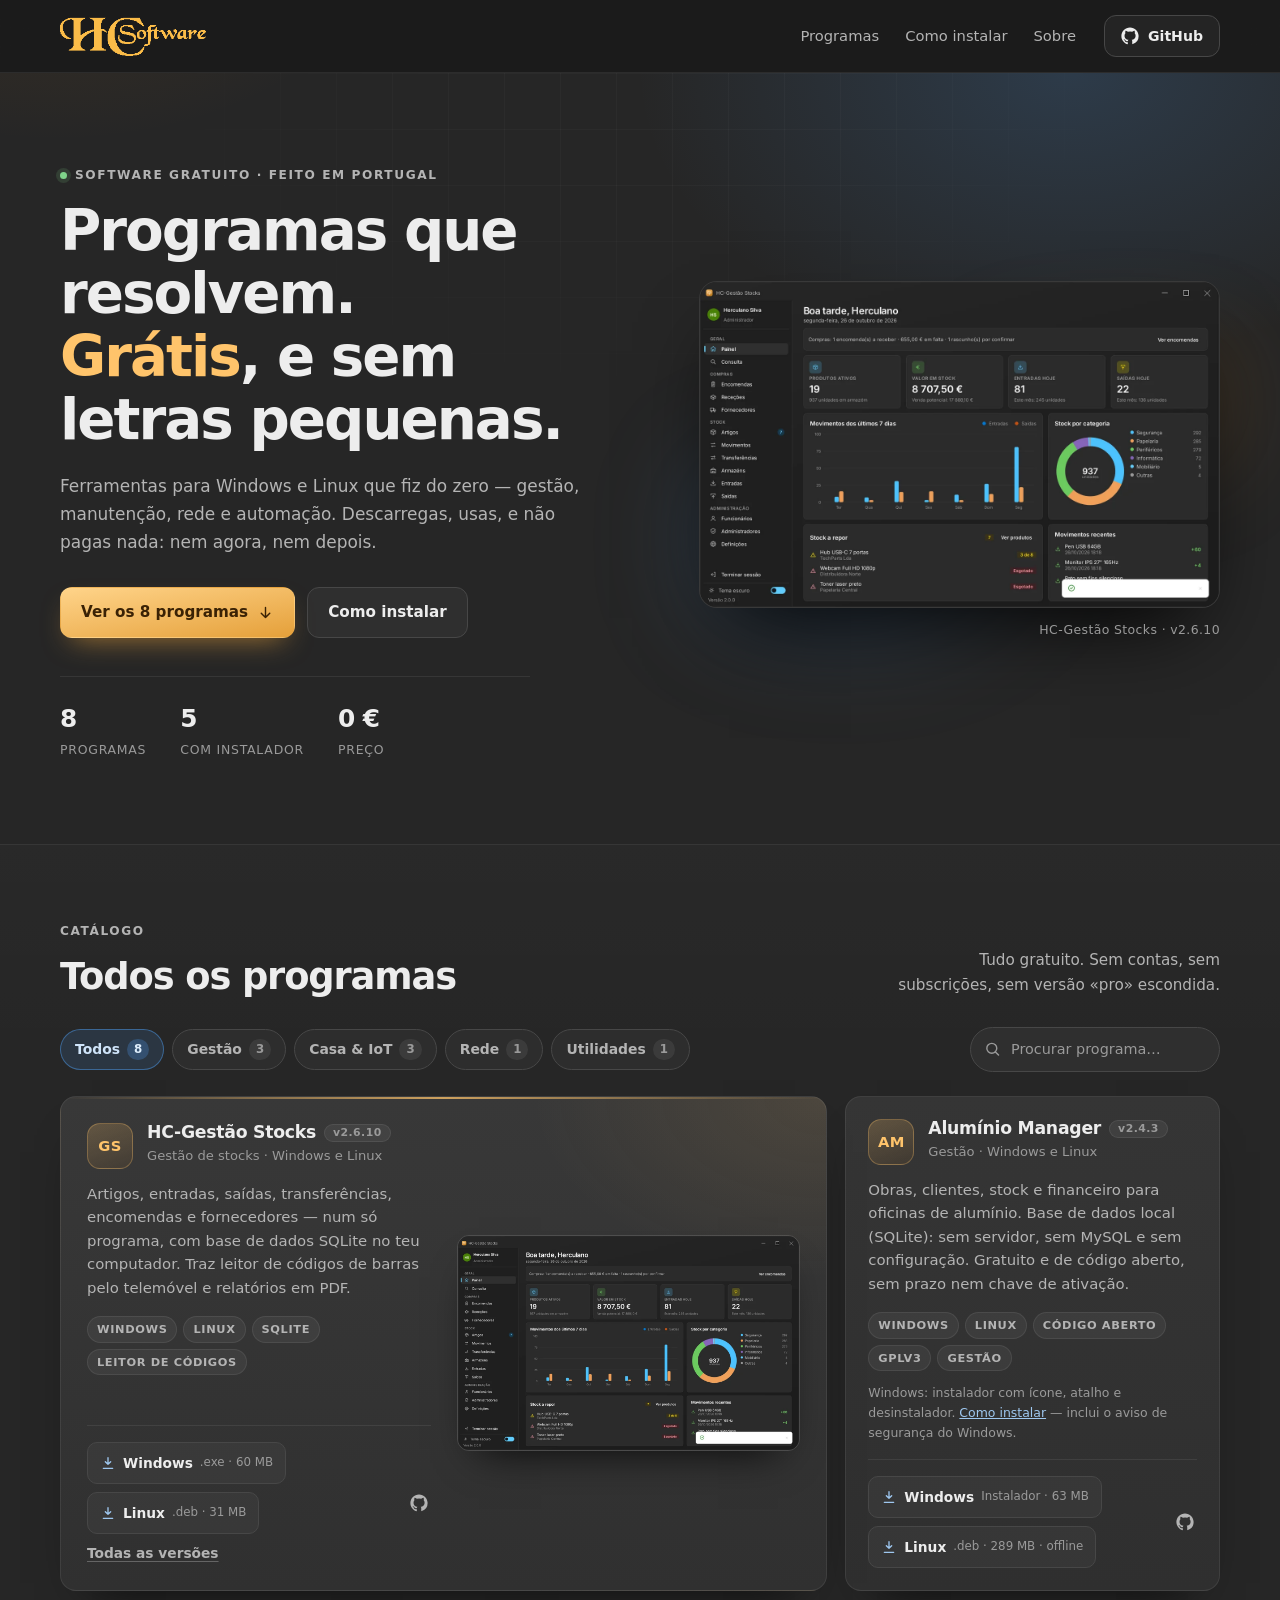
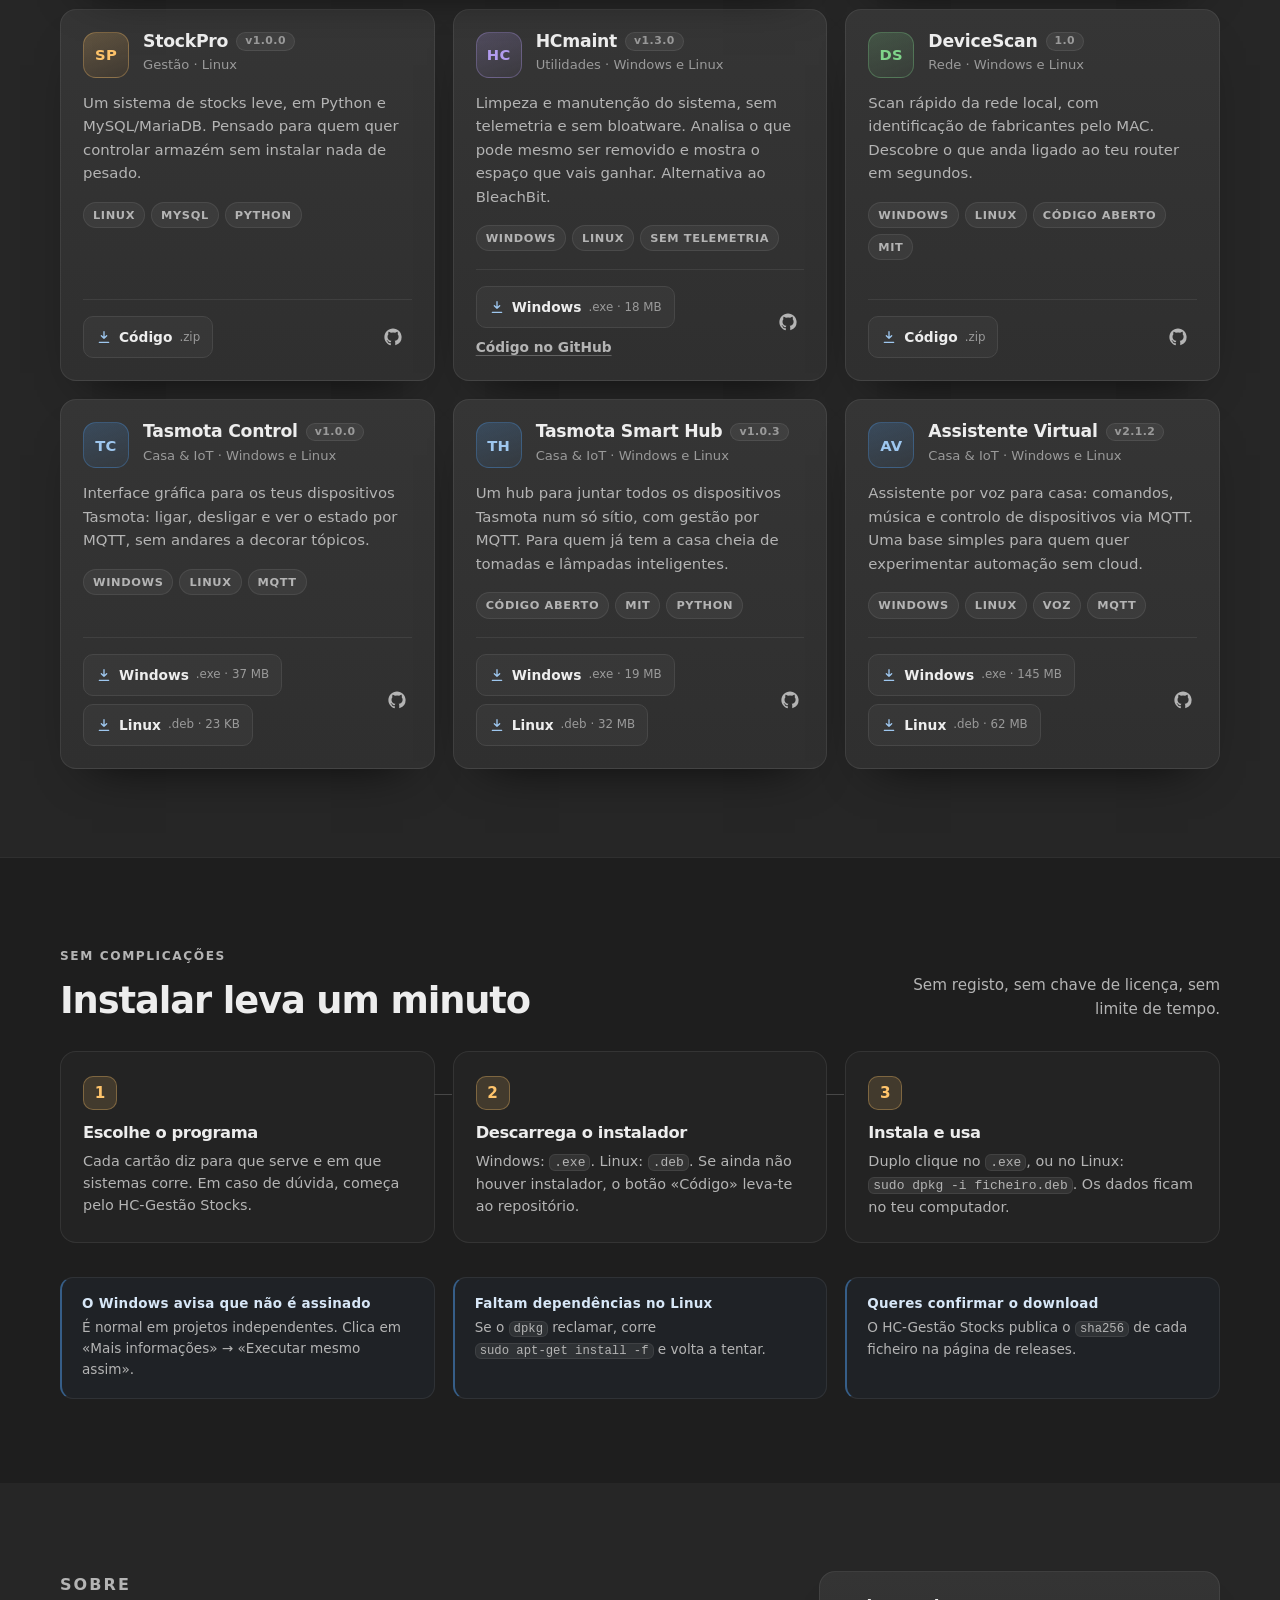
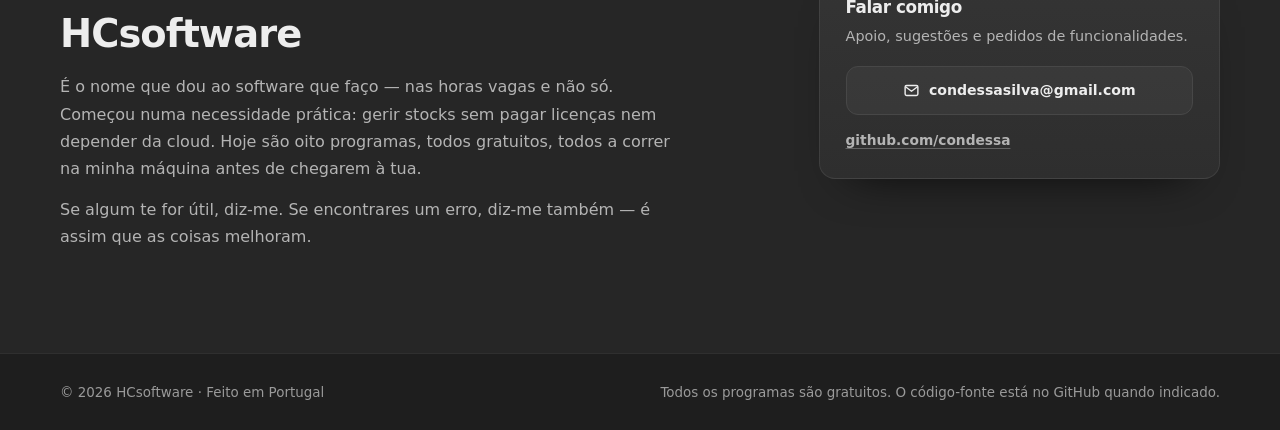
==== commit 306dc4ae: "site: Tasmota Smart Hub 1.0.3" ====
--- a/index.html
+++ b/index.html
@@ -318,7 +318,7 @@
             <div class="cartao-topo">
               <span class="monograma m-azul" aria-hidden="true">TH</span>
               <div>
-                <h3>Tasmota Smart Hub <span class="versao">v1.0.2</span></h3>
+                <h3>Tasmota Smart Hub <span class="versao">v1.0.3</span></h3>
                 <p class="cartao-tipo">Casa &amp; IoT · Windows e Linux</p>
               </div>
             </div>
@@ -329,11 +329,11 @@
             <ul class="etiquetas"><li>Código aberto</li><li>MIT</li><li>Python</li></ul>
             <div class="cartao-acoes">
               <div class="descarregamentos">
-                <a class="botao-descarregar" href="https://github.com/condessa/tasmota-smart-hub/releases/download/v1.0.2/TasmotaSmartHub-1.0.2.exe">
+                <a class="botao-descarregar" href="https://github.com/condessa/tasmota-smart-hub/releases/download/v1.0.3/TasmotaSmartHub-1.0.3.exe">
                   <svg viewBox="0 0 24 24" aria-hidden="true" width="16" height="16"><path fill="none" stroke="currentColor" stroke-width="2" stroke-linecap="round" stroke-linejoin="round" d="M12 4v10m0 0 4-4m-4 4-4-4M5 20h14"/></svg>
                   <span>Windows</span><small>.exe · 19 MB</small>
                 </a>
-                <a class="botao-descarregar" href="https://github.com/condessa/tasmota-smart-hub/releases/download/v1.0.2/tasmota-smart-hub_1.0.2_amd64.deb">
+                <a class="botao-descarregar" href="https://github.com/condessa/tasmota-smart-hub/releases/download/v1.0.3/tasmota-smart-hub_1.0.3_amd64.deb">
                   <svg viewBox="0 0 24 24" aria-hidden="true" width="16" height="16"><path fill="none" stroke="currentColor" stroke-width="2" stroke-linecap="round" stroke-linejoin="round" d="M12 4v10m0 0 4-4m-4 4-4-4M5 20h14"/></svg>
                   <span>Linux</span><small>.deb · 32 MB</small>
                 </a>
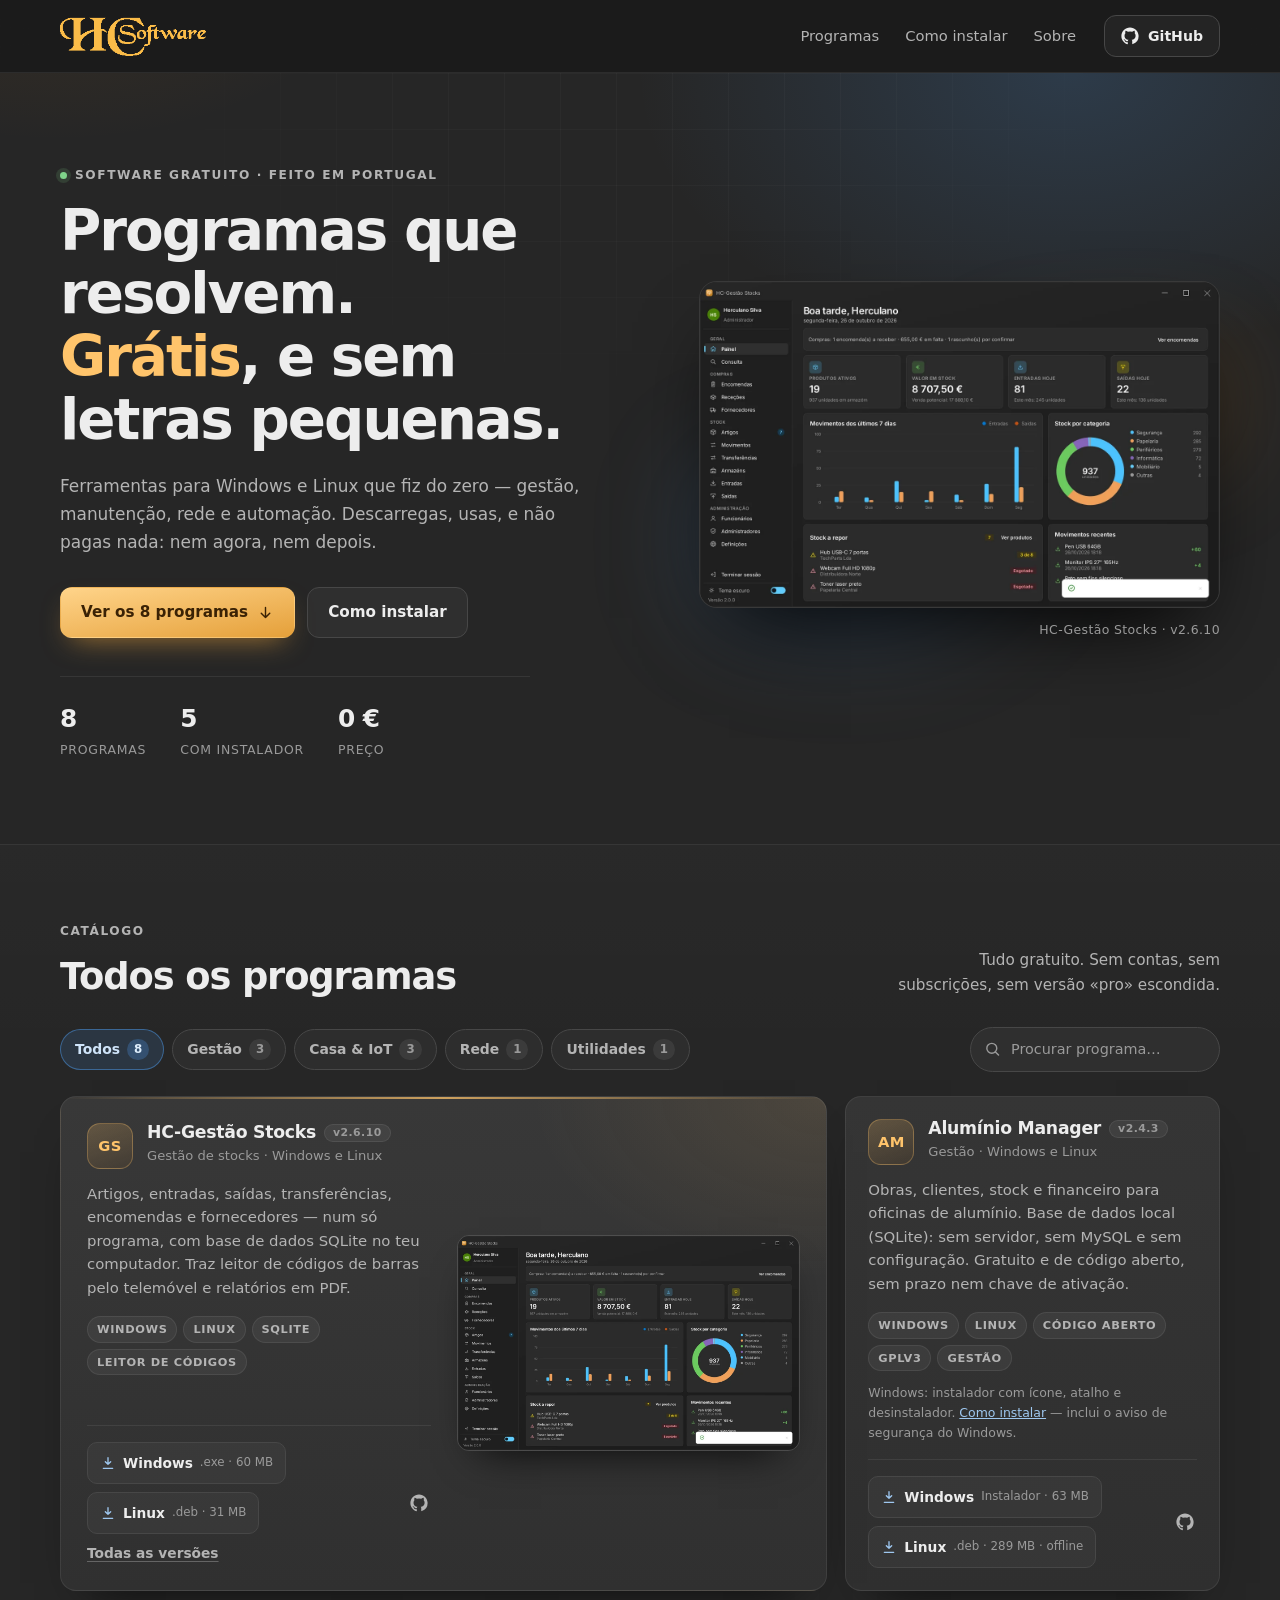
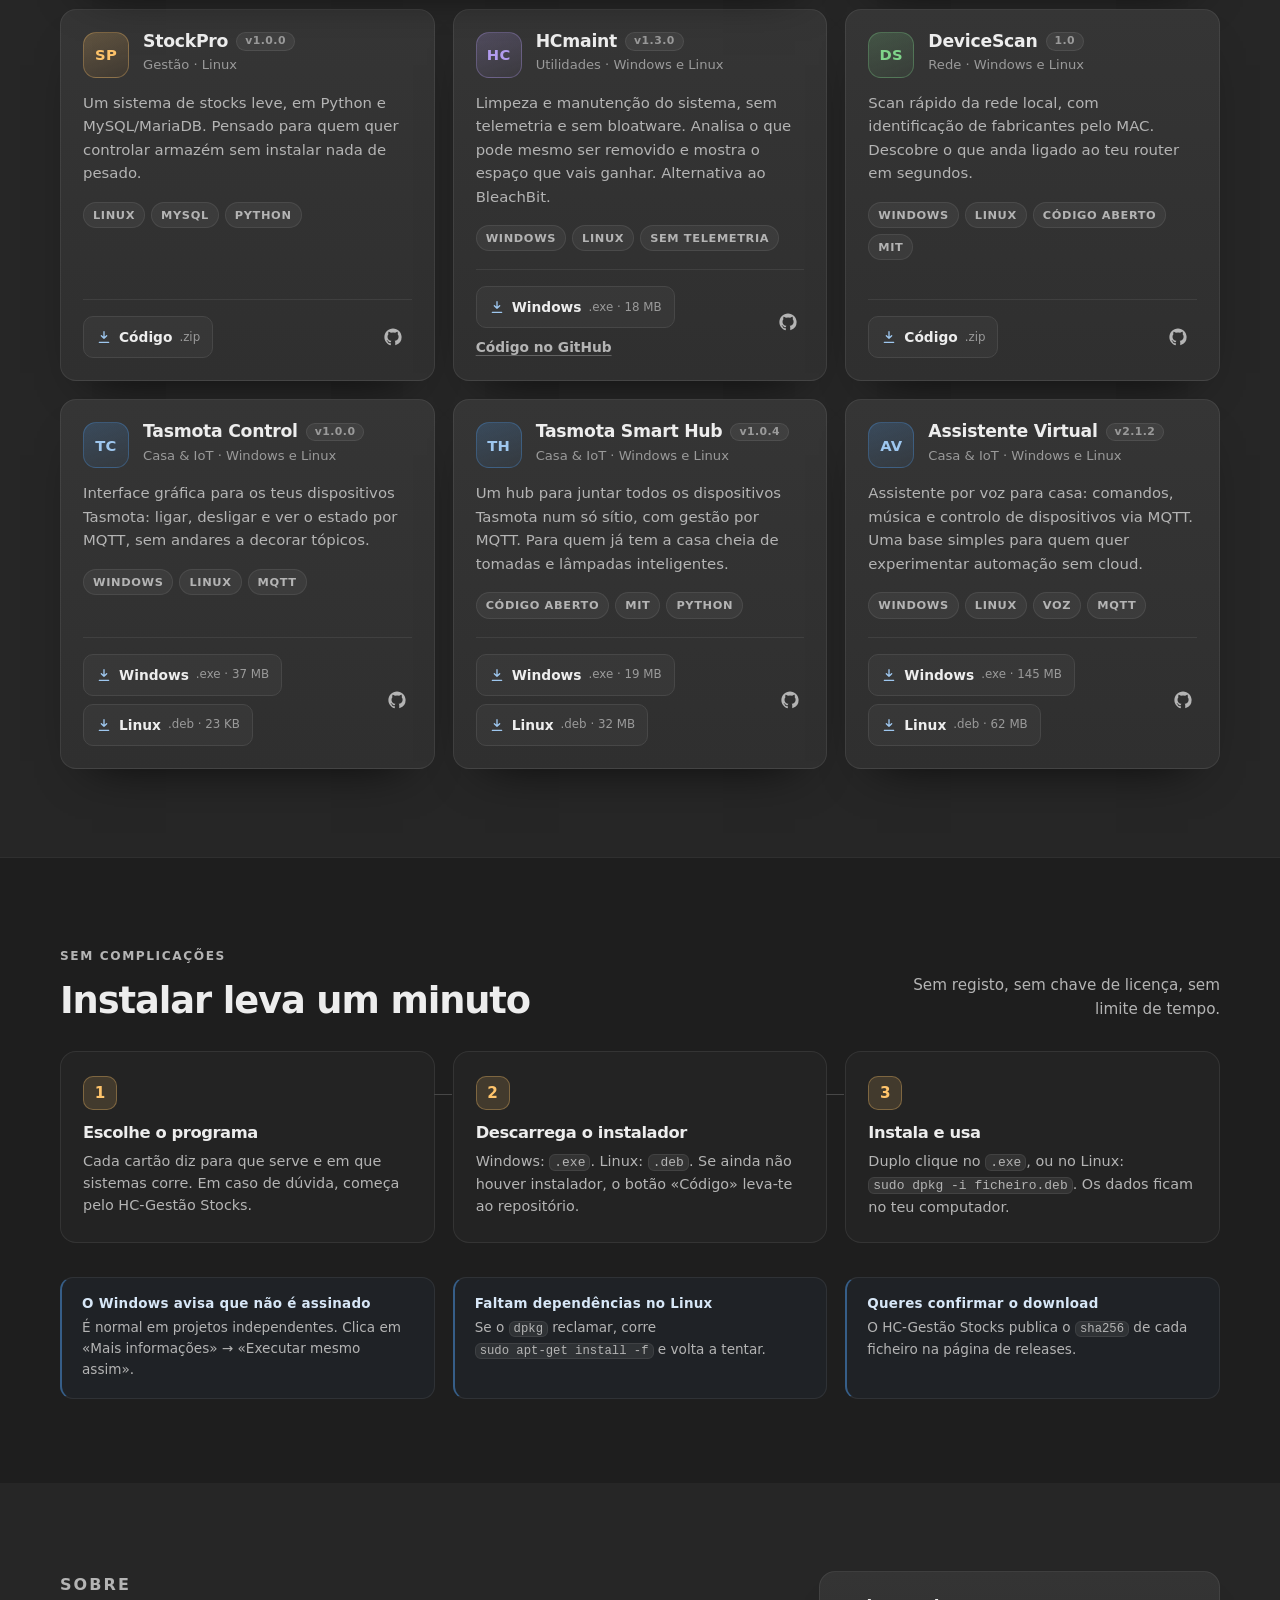
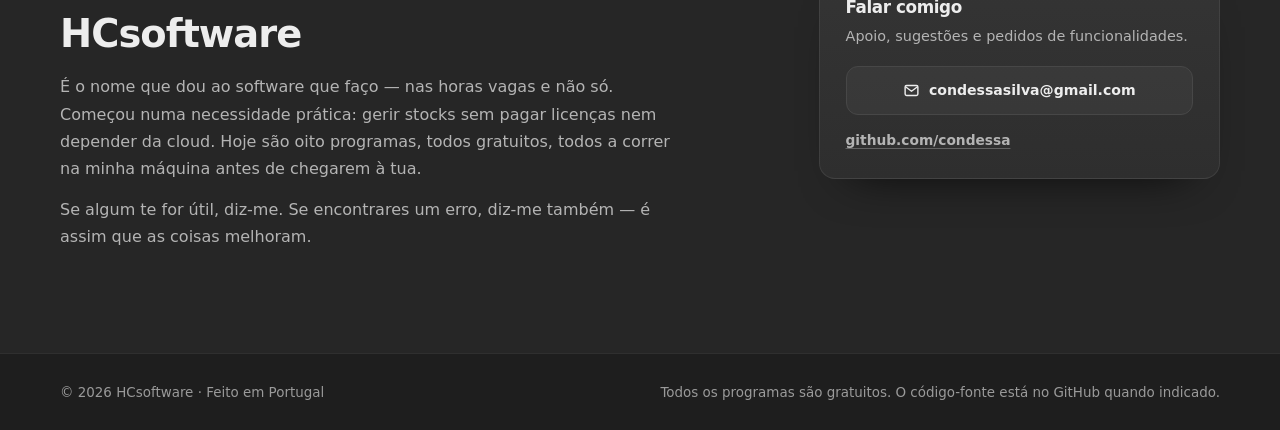
==== commit 29a1121f: "site: Tasmota Smart Hub 1.0.4" ====
--- a/index.html
+++ b/index.html
@@ -318,7 +318,7 @@
             <div class="cartao-topo">
               <span class="monograma m-azul" aria-hidden="true">TH</span>
               <div>
-                <h3>Tasmota Smart Hub <span class="versao">v1.0.3</span></h3>
+                <h3>Tasmota Smart Hub <span class="versao">v1.0.4</span></h3>
                 <p class="cartao-tipo">Casa &amp; IoT · Windows e Linux</p>
               </div>
             </div>
@@ -329,11 +329,11 @@
             <ul class="etiquetas"><li>Código aberto</li><li>MIT</li><li>Python</li></ul>
             <div class="cartao-acoes">
               <div class="descarregamentos">
-                <a class="botao-descarregar" href="https://github.com/condessa/tasmota-smart-hub/releases/download/v1.0.3/TasmotaSmartHub-1.0.3.exe">
+                <a class="botao-descarregar" href="https://github.com/condessa/tasmota-smart-hub/releases/download/v1.0.4/TasmotaSmartHub-1.0.4.exe">
                   <svg viewBox="0 0 24 24" aria-hidden="true" width="16" height="16"><path fill="none" stroke="currentColor" stroke-width="2" stroke-linecap="round" stroke-linejoin="round" d="M12 4v10m0 0 4-4m-4 4-4-4M5 20h14"/></svg>
                   <span>Windows</span><small>.exe · 19 MB</small>
                 </a>
-                <a class="botao-descarregar" href="https://github.com/condessa/tasmota-smart-hub/releases/download/v1.0.3/tasmota-smart-hub_1.0.3_amd64.deb">
+                <a class="botao-descarregar" href="https://github.com/condessa/tasmota-smart-hub/releases/download/v1.0.4/tasmota-smart-hub_1.0.4_amd64.deb">
                   <svg viewBox="0 0 24 24" aria-hidden="true" width="16" height="16"><path fill="none" stroke="currentColor" stroke-width="2" stroke-linecap="round" stroke-linejoin="round" d="M12 4v10m0 0 4-4m-4 4-4-4M5 20h14"/></svg>
                   <span>Linux</span><small>.deb · 32 MB</small>
                 </a>
